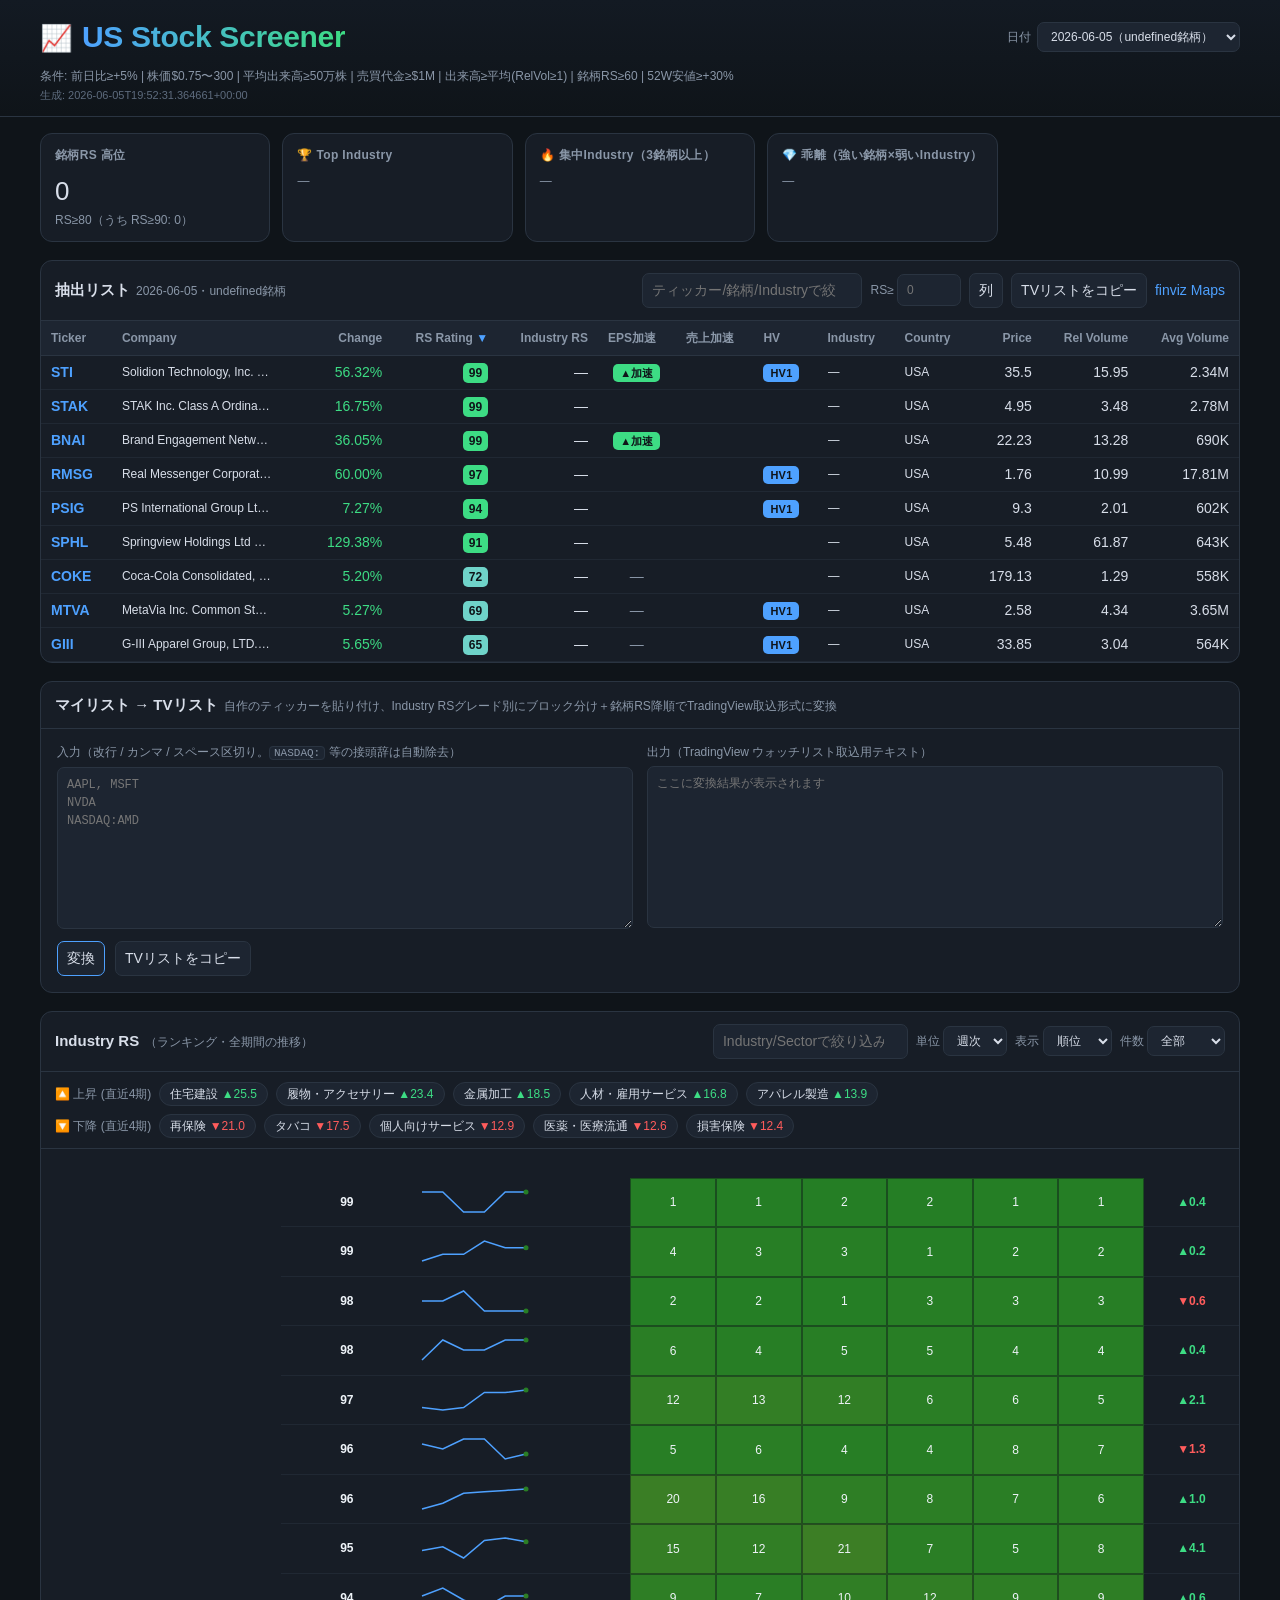
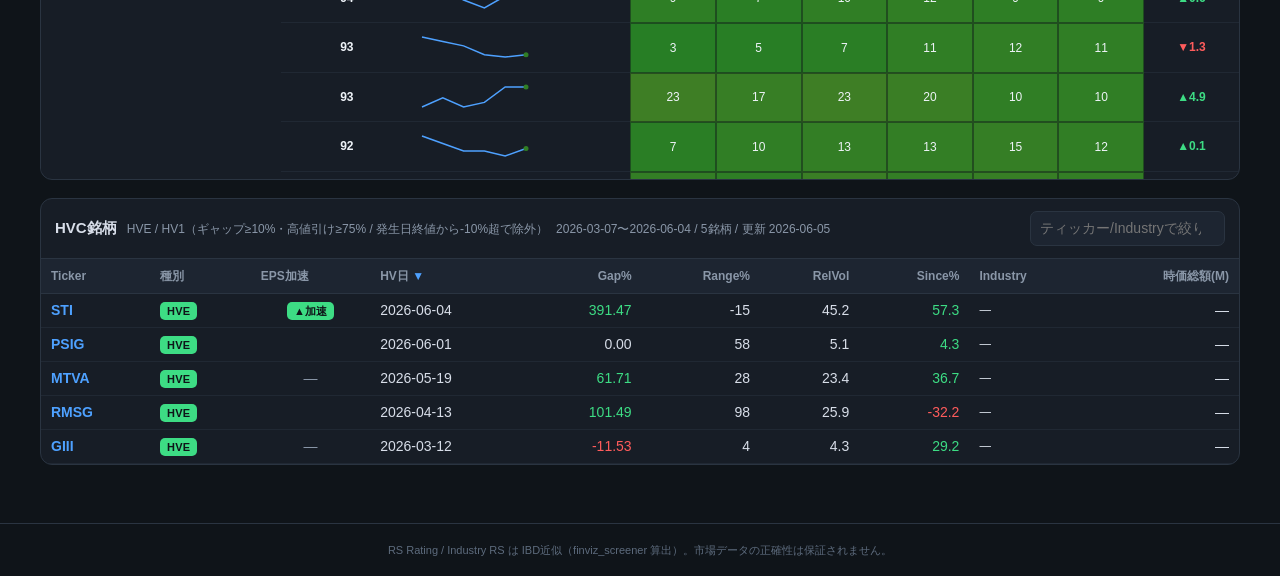
==== stock-screener/docs/index.html @ 1f30b62c "Add files via upload" ====
<!DOCTYPE html>
<html lang="ja">
<head>
  <meta charset="utf-8">
  <meta name="viewport" content="width=device-width, initial-scale=1">
  <meta name="color-scheme" content="dark light">
  <title>US Stock Screener</title>
  <link rel="stylesheet" href="style.css">
</head>
<body>
  <header class="topbar">
    <div class="topbar-main">
      <h1 class="site-title">
        <span class="title-emoji">📈</span>
        <span class="title-main">US Stock Screener</span>
        
      </h1>
      <div class="meta">
        <label class="date-picker">
          日付
          <select id="day-select"></select>
        </label>
      </div>
    </div>
    <p id="screening-summary" class="summary"></p>
    <p id="generated-at" class="generated"></p>
  </header>

  <main>
    <section id="insights" class="cards" aria-label="示唆"></section>

    <section class="panel">
      <div class="panel-head">
        <h2>抽出リスト<span class="head-note" id="screen-meta"></span></h2>
        <div class="controls">
          <input id="filter" type="search" placeholder="ティッカー/銘柄/Industryで絞り込み" autocomplete="off">
          <label class="rs-min">RS≥ <input id="rs-min" type="number" min="0" max="99" step="1" placeholder="0"></label>
          <details class="col-menu">
            <summary>列</summary>
            <div id="col-checkboxes" class="col-checkboxes"></div>
          </details>
          <button id="copy-tv" type="button" title="TradingViewウォッチリスト取込用テキストをコピー">TVリストをコピー</button>
          <a id="finviz-maps" class="btn-link" href="#" target="_blank" rel="noopener">finviz Maps</a>
        </div>
      </div>
      <div class="table-wrap">
        <table id="screen-table">
          <thead><tr id="screen-head"></tr></thead>
          <tbody id="screen-body"></tbody>
        </table>
      </div>
      <p id="table-empty" class="empty" hidden>該当なし</p>
    </section>

    <section class="panel" id="mylist-panel">
      <div class="panel-head">
        <h2>マイリスト → TVリスト<span class="head-note">自作のティッカーを貼り付け、Industry RSグレード別にブロック分け＋銘柄RS降順でTradingView取込形式に変換</span></h2>
      </div>
      <div class="mylist-body">
        <div class="mylist-io">
          <label class="mylist-field">
            <span class="mylist-label">入力（改行 / カンマ / スペース区切り。<code>NASDAQ:</code> 等の接頭辞は自動除去）</span>
            <textarea id="mylist-input" rows="8" placeholder="AAPL, MSFT&#10;NVDA&#10;NASDAQ:AMD" autocomplete="off" spellcheck="false"></textarea>
          </label>
          <label class="mylist-field">
            <span class="mylist-label">出力（TradingView ウォッチリスト取込用テキスト）</span>
            <textarea id="mylist-output" rows="8" readonly placeholder="ここに変換結果が表示されます" spellcheck="false"></textarea>
          </label>
        </div>
        <div class="mylist-controls">
          <button id="mylist-run" type="button">変換</button>
          <button id="mylist-copy" type="button" disabled>TVリストをコピー</button>
          <span id="mylist-status" class="mylist-status"></span>
        </div>
        <p id="mylist-unmatched" class="mylist-unmatched" hidden></p>
      </div>
    </section>

    <section class="panel" id="trend-panel">
      <div class="panel-head">
        <h2>Industry RS<span class="head-note">（ランキング・全期間の推移）</span></h2>
        <div class="controls">
          <input id="trend-filter" type="search" placeholder="Industry/Sectorで絞り込み" autocomplete="off">
          <label class="rs-min">単位 <select id="trend-gran">
            <option value="day">日次</option>
            <option value="week" selected>週次</option>
          </select></label>
          <label class="rs-min">表示 <select id="trend-mode">
            <option value="rs">RS値</option>
            <option value="rank" selected>順位</option>
          </select></label>
          <label class="rs-min">件数 <select id="trend-limit">
            <option value="30">上位30</option>
            <option value="50">上位50</option>
            <option value="0" selected>全部</option>
          </select></label>
        </div>
      </div>
      <div id="trend-movers" class="movers"></div>
      <div class="table-wrap heatmap-wrap">
        <table id="heatmap" class="heatmap">
          <thead id="heatmap-head"></thead>
          <tbody id="heatmap-body"></tbody>
        </table>
      </div>
      <p id="trend-empty" class="empty" hidden>Industry RSの時系列データが足りません（2日以上必要）。</p>
    </section>

    <section class="panel" id="hv-panel" hidden>
      <div class="panel-head">
        <h2>HVC銘柄 <span class="head-note">HVE / HV1（ギャップ≥10%・高値引け≥75% / 発生日終値から-10%超で除外）<span id="hv-meta"></span></span></h2>
        <div class="controls">
          <input id="hv-filter" type="search" placeholder="ティッカー/Industryで絞り込み" autocomplete="off">
        </div>
      </div>
      <div class="table-wrap">
        <table id="hv-table">
          <thead id="hv-head"></thead>
          <tbody id="hv-body"></tbody>
        </table>
      </div>
      <p id="hv-empty" class="empty" hidden>該当なし</p>
    </section>
  </main>

  <footer class="footer">
    <span>RS Rating / Industry RS は IBD近似（finviz_screener 算出）。市場データの正確性は保証されません。</span>
  </footer>

  <script src="app.js"></script>
</body>
</html>
---- stock-screener/docs/style.css ----
:root {
  --bg: #0f1419;
  --panel: #171d26;
  --panel-2: #1d2531;
  --border: #2a3441;
  --text: #d8dee9;
  --text-dim: #8a97a8;
  --accent: #4ea1ff;
  --up: #3ddc84;
  --down: #ff5c5c;
  /* Grade colors A→E */
  --g-a: #3ddc84;
  --g-b: #6fd3c9;
  --g-c: #e8c95b;
  --g-d: #e89a5b;
  --g-e: #e86b6b;
}

* { box-sizing: border-box; }

body {
  margin: 0;
  background: var(--bg);
  color: var(--text);
  font: 14px/1.5 -apple-system, "Segoe UI", "Hiragino Kaku Gothic ProN", Meiryo, sans-serif;
}

a { color: var(--accent); text-decoration: none; }
a:hover { text-decoration: underline; }

/* ---- Top bar ---- */
.topbar {
  position: sticky;
  top: 0;
  z-index: 20;
  background: linear-gradient(180deg, #131a23, #0f1419);
  border-bottom: 1px solid var(--border);
  padding: 14px 18px 12px;
}
.topbar-main {
  display: flex;
  flex-wrap: wrap;
  align-items: center;
  gap: 14px;
}
.topbar h1 { margin: 0; }
.site-title {
  display: flex;
  align-items: baseline;
  gap: 10px;
  flex-wrap: wrap;
}
.title-emoji { font-size: 26px; line-height: 1; }
.title-main {
  font-size: 30px;
  font-weight: 800;
  letter-spacing: -0.01em;
  background: linear-gradient(90deg, var(--accent), var(--up));
  -webkit-background-clip: text;
  background-clip: text;
  -webkit-text-fill-color: transparent;
  color: transparent;
}
.title-by {
  font-size: 13px;
  font-weight: 600;
  color: var(--text-dim);
}
.meta { display: flex; align-items: center; gap: 12px; margin-left: auto; }
.date-picker { color: var(--text-dim); font-size: 12px; display: flex; align-items: center; gap: 6px; }
.pill {
  background: var(--panel-2);
  border: 1px solid var(--border);
  border-radius: 999px;
  padding: 2px 12px;
  font-variant-numeric: tabular-nums;
}
.summary { margin: 8px 0 2px; color: var(--text-dim); font-size: 12px; }
.generated { margin: 0; color: #5d6b7d; font-size: 11px; }

select, input, button {
  background: var(--panel-2);
  color: var(--text);
  border: 1px solid var(--border);
  border-radius: 7px;
  padding: 6px 9px;
  font: inherit;
}
button, .btn-link {
  cursor: pointer;
  white-space: nowrap;
}
button:hover, .btn-link:hover { border-color: var(--accent); text-decoration: none; }
.btn-link { display: inline-flex; align-items: center; }

main { padding: 16px 18px 40px; max-width: 1500px; margin: 0 auto; }

/* ---- Insight cards ---- */
.cards {
  display: grid;
  grid-template-columns: repeat(auto-fill, minmax(230px, 1fr));
  gap: 12px;
  margin-bottom: 18px;
}
.card {
  background: var(--panel);
  border: 1px solid var(--border);
  border-radius: 12px;
  padding: 12px 14px;
}
.card h3 { margin: 0 0 8px; font-size: 12px; color: var(--text-dim); font-weight: 600; letter-spacing: .03em; }
.card .big { font-size: 26px; font-variant-numeric: tabular-nums; }
.card .sub { color: var(--text-dim); font-size: 12px; }
.card ul { margin: 4px 0 0; padding-left: 0; list-style: none; }
.card li { padding: 2px 0; display: flex; justify-content: space-between; gap: 8px; }
.card li .v { color: var(--text-dim); font-variant-numeric: tabular-nums; }

/* ---- Panels / tables ---- */
.panel {
  background: var(--panel);
  border: 1px solid var(--border);
  border-radius: 12px;
  margin-bottom: 18px;
  overflow: hidden;
}
.panel-head {
  display: flex;
  flex-wrap: wrap;
  align-items: center;
  gap: 10px;
  padding: 12px 14px;
  border-bottom: 1px solid var(--border);
}
.panel-head h2 { font-size: 15px; margin: 0; }
.controls { display: flex; flex-wrap: wrap; align-items: center; gap: 8px; margin-left: auto; }
#filter { min-width: 220px; }
.rs-min { color: var(--text-dim); font-size: 12px; }
.rs-min input { width: 64px; }

.col-menu { position: relative; }
.col-menu summary {
  list-style: none;
  background: var(--panel-2);
  border: 1px solid var(--border);
  border-radius: 7px;
  padding: 6px 9px;
  cursor: pointer;
}
.col-menu summary::-webkit-details-marker { display: none; }
.col-checkboxes {
  position: absolute;
  right: 0;
  top: 110%;
  z-index: 30;
  background: var(--panel-2);
  border: 1px solid var(--border);
  border-radius: 10px;
  padding: 10px;
  width: 260px;
  max-height: 320px;
  overflow: auto;
  display: grid;
  grid-template-columns: 1fr 1fr;
  gap: 2px 10px;
  box-shadow: 0 10px 30px rgba(0,0,0,.5);
}
.col-checkboxes label { display: flex; align-items: center; gap: 6px; font-size: 12px; cursor: pointer; }

.table-wrap { overflow: auto; max-height: 78vh; }
table { border-collapse: collapse; width: 100%; font-variant-numeric: tabular-nums; }
thead th {
  position: sticky;
  top: 0;
  z-index: 5;
  background: var(--panel-2);
  text-align: left;
  padding: 8px 10px;
  font-size: 12px;
  color: var(--text-dim);
  white-space: nowrap;
  border-bottom: 1px solid var(--border);
  cursor: pointer;
  user-select: none;
}
thead th.num { text-align: right; }
thead th .arrow { color: var(--accent); }
tbody td {
  padding: 6px 10px;
  border-bottom: 1px solid rgba(42,52,65,.5);
  white-space: nowrap;
}
tbody tr:hover { background: rgba(78,161,255,.06); }
td.num { text-align: right; }
td.ticker a { font-weight: 700; }

/* Company / Industry: 小さめフォント・幅を狭めて省略表示 */
td.col-narrow { font-size: 12px; }
td.col-narrow .trunc {
  display: inline-block;
  max-width: 150px;
  overflow: hidden;
  text-overflow: ellipsis;
  white-space: nowrap;
  vertical-align: bottom;
}
.up { color: var(--up); }
.down { color: var(--down); }

/* Grade / RS badges */
.grade {
  display: inline-block;
  min-width: 20px;
  text-align: center;
  border-radius: 5px;
  padding: 1px 6px;
  font-weight: 700;
  font-size: 12px;
  color: #0f1419;
}
.grade-A { background: var(--g-a); }
.grade-B { background: var(--g-b); }
.grade-C { background: var(--g-c); }
.grade-D { background: var(--g-d); }
.grade-E { background: var(--g-e); }
.grade-NA { background: #44505f; color: var(--text-dim); }

.rsval { font-weight: 600; }

/* 高出来高バッジ（HVC=金 / HVE=緑 / HV1=青） */
.hv-cell { white-space: nowrap; }
.hv-badge {
  display: inline-block;
  border-radius: 5px;
  padding: 1px 7px;
  font-weight: 700;
  font-size: 11px;
  letter-spacing: .02em;
  color: #0f1419;
  white-space: nowrap;
}
.hv-HVC { background: #f4b740; }       /* HVC: ギャップ+大商い+高値引け（最強） */
.hv-HVE { background: var(--up); }     /* HVE: 上場来最大出来高 */
.hv-HV1 { background: var(--accent); } /* HV1: 直近1年で最大出来高 */
.hv-broad { background: #8a93a3; }     /* 広義HVC（HV2x/HV3x/HV4x…）: 50日平均×N倍の大商い・記録更新でない */
#hv-meta { color: var(--text-dim); font-weight: 400; margin-left: 8px; }

/* EPS/売上のYoY加速バッジ（加速=緑。YoY%はツールチップ） */
.accel-cell { white-space: nowrap; text-align: center; }
.accel-badge {
  display: inline-block;
  border-radius: 5px;
  padding: 1px 7px;
  font-weight: 700;
  font-size: 11px;
  color: #0f1419;
  white-space: nowrap;
}
.accel-up { background: var(--up); }     /* 加速 */
.accel-flat { color: var(--text-dim); }  /* 非加速（YoY%はツールチップで確認） */

.head-note { color: var(--text-dim); font-size: 12px; font-weight: 400; margin-left: 6px; }

/* ---- 業種RSトレンド: movers + heatmap ---- */
.movers {
  display: flex;
  flex-wrap: wrap;
  gap: 8px 22px;
  padding: 10px 14px;
  border-bottom: 1px solid var(--border);
  font-size: 12px;
}
.movers .mv-group { display: flex; align-items: center; gap: 8px; flex-wrap: wrap; }
.movers .mv-label { color: var(--text-dim); }
.movers .mv {
  background: var(--panel-2);
  border: 1px solid var(--border);
  border-radius: 999px;
  padding: 2px 10px;
  white-space: nowrap;
}
.movers .mv .d { font-variant-numeric: tabular-nums; }

/* ---- 順位推移スパークライン ---- */
table.heatmap th.spark-h { color: var(--text-dim); text-align: center; }
table.heatmap td.spark { padding: 2px 6px; }
table.heatmap svg.spark { display: block; }
table.heatmap svg.spark .spark-line { fill: none; stroke: var(--accent); stroke-width: 1.5; }


.heatmap-wrap {
  max-height: 70vh;
  overflow: auto;
  scrollbar-width: auto;
  scrollbar-color: var(--text-dim) var(--panel-2);
}
.heatmap-wrap::-webkit-scrollbar { height: 14px; width: 14px; }
.heatmap-wrap::-webkit-scrollbar-track { background: var(--panel-2); }
.heatmap-wrap::-webkit-scrollbar-thumb {
  background: var(--border);
  border-radius: 7px;
  border: 3px solid var(--panel-2);
}
.heatmap-wrap::-webkit-scrollbar-thumb:hover { background: var(--text-dim); }
table.heatmap { border-collapse: separate; border-spacing: 0; }
table.heatmap th, table.heatmap td {
  padding: 5px 9px;
  text-align: center;
  white-space: nowrap;
  font-variant-numeric: tabular-nums;
  font-size: 12px;
}
table.heatmap thead th {
  position: sticky;
  top: 0;
  z-index: 5;
  background: var(--panel-2);
  color: var(--text-dim);
  border-bottom: 1px solid var(--border);
}
table.heatmap th.ind-h {
  left: 0;
  z-index: 6;
  text-align: left;
  max-width: 240px;
  width: 240px;
}
table.heatmap tbody th.ind {
  position: sticky;
  left: 0;
  z-index: 4;
  background: var(--panel);
  text-align: left;
  max-width: 240px;
  width: 240px;
  white-space: normal;
  border-bottom: 1px solid rgba(42,52,65,.5);
}
table.heatmap tbody th.ind .sec { color: var(--text-dim); font-weight: 400; font-size: 11px; }
.ind-top { display: flex; align-items: baseline; gap: 6px; }
.ind-rank { color: var(--text-dim); font-variant-numeric: tabular-nums; font-size: 11px; min-width: 26px; }
.ind-name { font-weight: 600; min-width: 0; overflow: hidden; text-overflow: ellipsis; white-space: nowrap; }
.ind-sub { display: flex; flex-wrap: wrap; align-items: baseline; gap: 8px; margin-top: 2px; font-size: 11px; font-weight: 400; }
.ind-sub .ind-rs { color: var(--text); font-variant-numeric: tabular-nums; }
.ind-sub .ind-count { color: var(--text-dim); font-variant-numeric: tabular-nums; white-space: nowrap; }
table.heatmap td.rank { color: var(--text-dim); font-variant-numeric: tabular-nums; }
table.heatmap td.latest-rs { font-weight: 700; color: #eef3f8; }
table.heatmap td.cell { color: #eef3f8; border: 1px solid rgba(15,20,25,.45); }
table.heatmap td.cell.na { color: var(--text-dim); background: transparent; }
table.heatmap th.trend-sortable:hover { color: var(--text); }
#hv-table thead th.hv-sortable:hover { color: var(--text); }
table.heatmap td.delta { font-weight: 700; }
.delta-up { color: var(--up); }
.delta-down { color: var(--down); }

.empty { padding: 18px; color: var(--text-dim); text-align: center; }
.footer { padding: 18px; color: #5d6b7d; font-size: 11px; text-align: center; border-top: 1px solid var(--border); }

/* ---- マイリスト → TVリスト ---- */
.mylist-body { padding: 14px 16px 16px; }
.mylist-io { display: grid; grid-template-columns: 1fr 1fr; gap: 14px; }
.mylist-field { display: flex; flex-direction: column; gap: 5px; }
.mylist-label { color: var(--text-dim); font-size: 12px; }
.mylist-label code {
  background: var(--panel-2); border: 1px solid var(--border);
  border-radius: 4px; padding: 0 4px; font-size: 11px;
}
.mylist-field textarea {
  background: var(--panel-2); color: var(--text);
  border: 1px solid var(--border); border-radius: 7px; padding: 8px 9px;
  font-family: ui-monospace, SFMono-Regular, Menlo, Consolas, monospace;
  font-size: 12px; line-height: 1.5; resize: vertical; width: 100%;
}
#mylist-output { color: var(--text-dim); }
.mylist-controls { display: flex; align-items: center; gap: 10px; margin-top: 12px; flex-wrap: wrap; }
#mylist-run { border-color: var(--accent); }
.mylist-status { color: var(--text-dim); font-size: 12px; }
.mylist-unmatched {
  margin: 10px 0 0; color: var(--g-d); font-size: 12px; line-height: 1.5;
  word-break: break-word;
}

@media (max-width: 640px) {
  .mylist-io { grid-template-columns: 1fr; }
}

/* PC表示は左右にゆとりを持たせる */
@media (min-width: 900px) {
  .topbar { padding-left: 40px; padding-right: 40px; }
  main { padding-left: 40px; padding-right: 40px; }
}

@media (max-width: 640px) {
  .meta { margin-left: 0; width: 100%; }
  .controls { margin-left: 0; }
  #filter { min-width: 0; flex: 1; }
  .title-main { font-size: 23px; }
  .title-emoji { font-size: 21px; }
  /* スマホ: 固定の業種列をさらに狭めて、ランキング推移の表示領域を確保 */
  table.heatmap th.ind-h,
  table.heatmap tbody th.ind { max-width: 132px; width: 132px; }
}
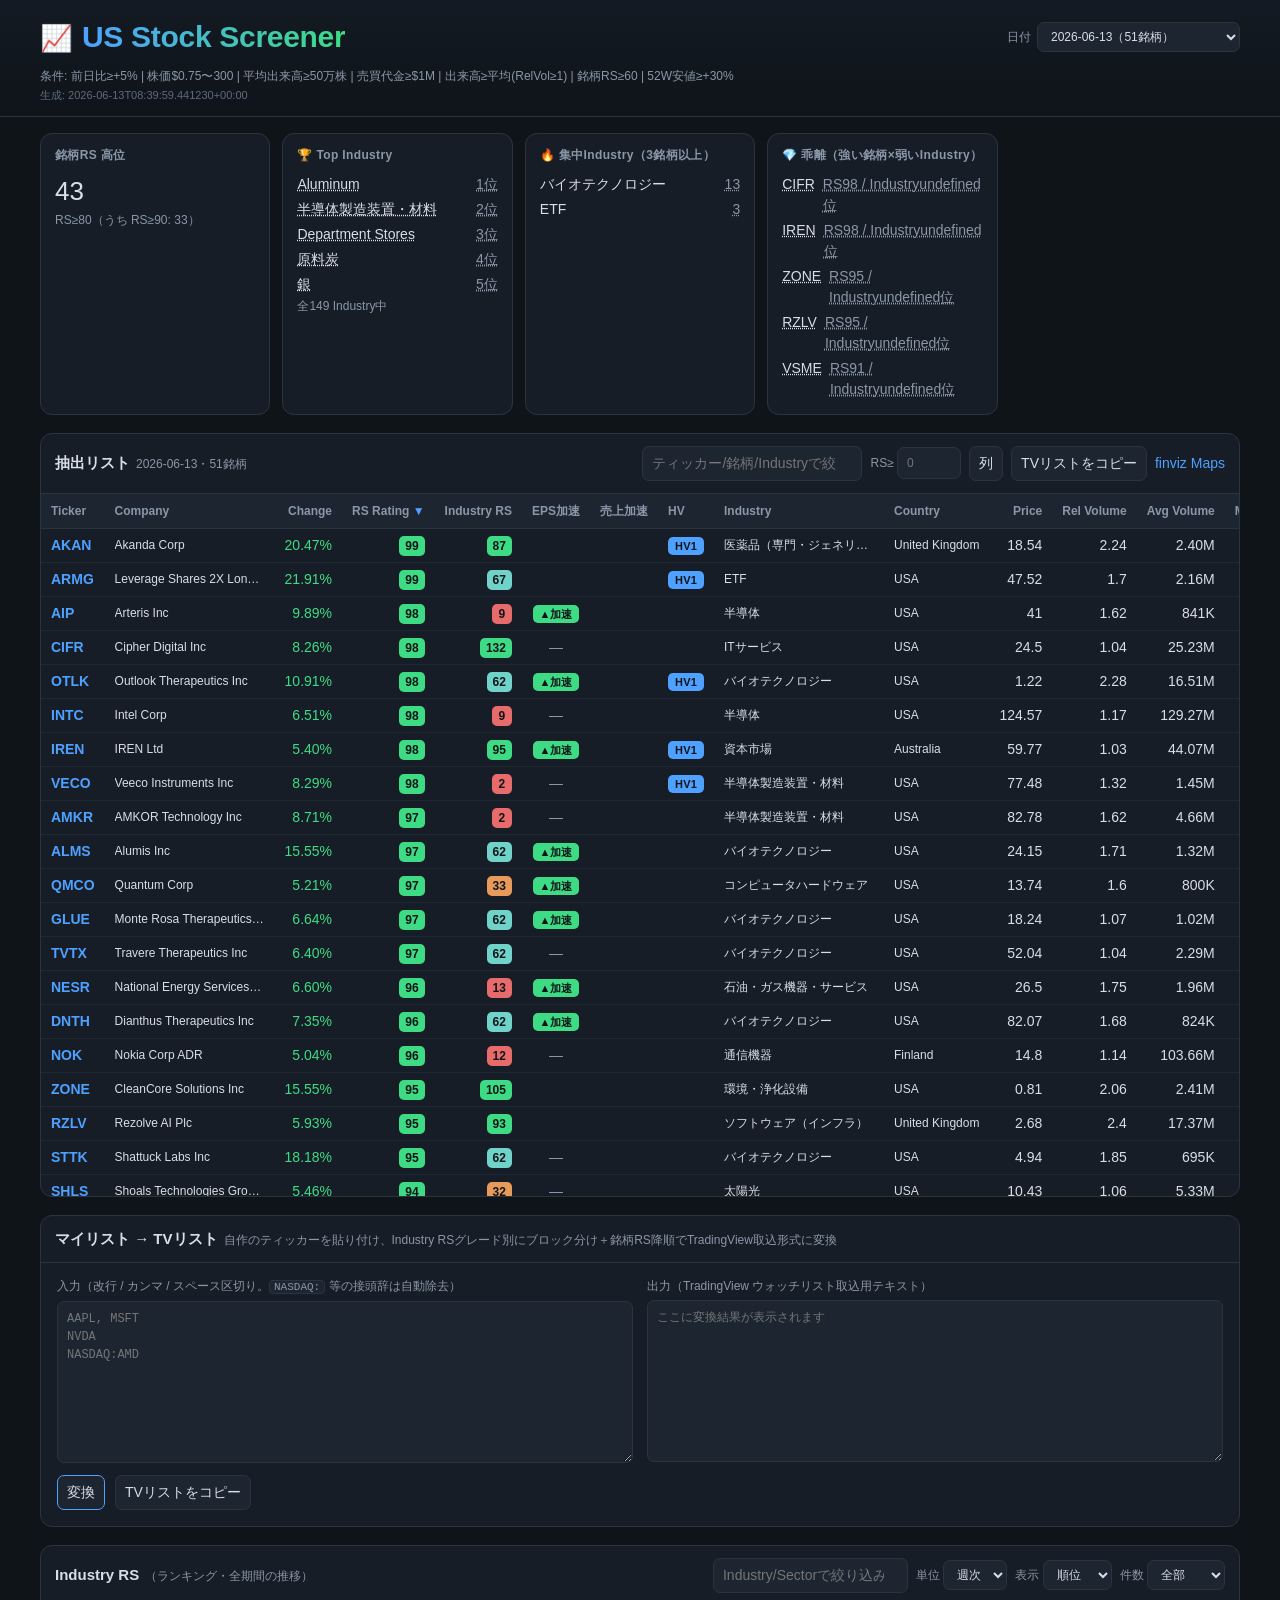
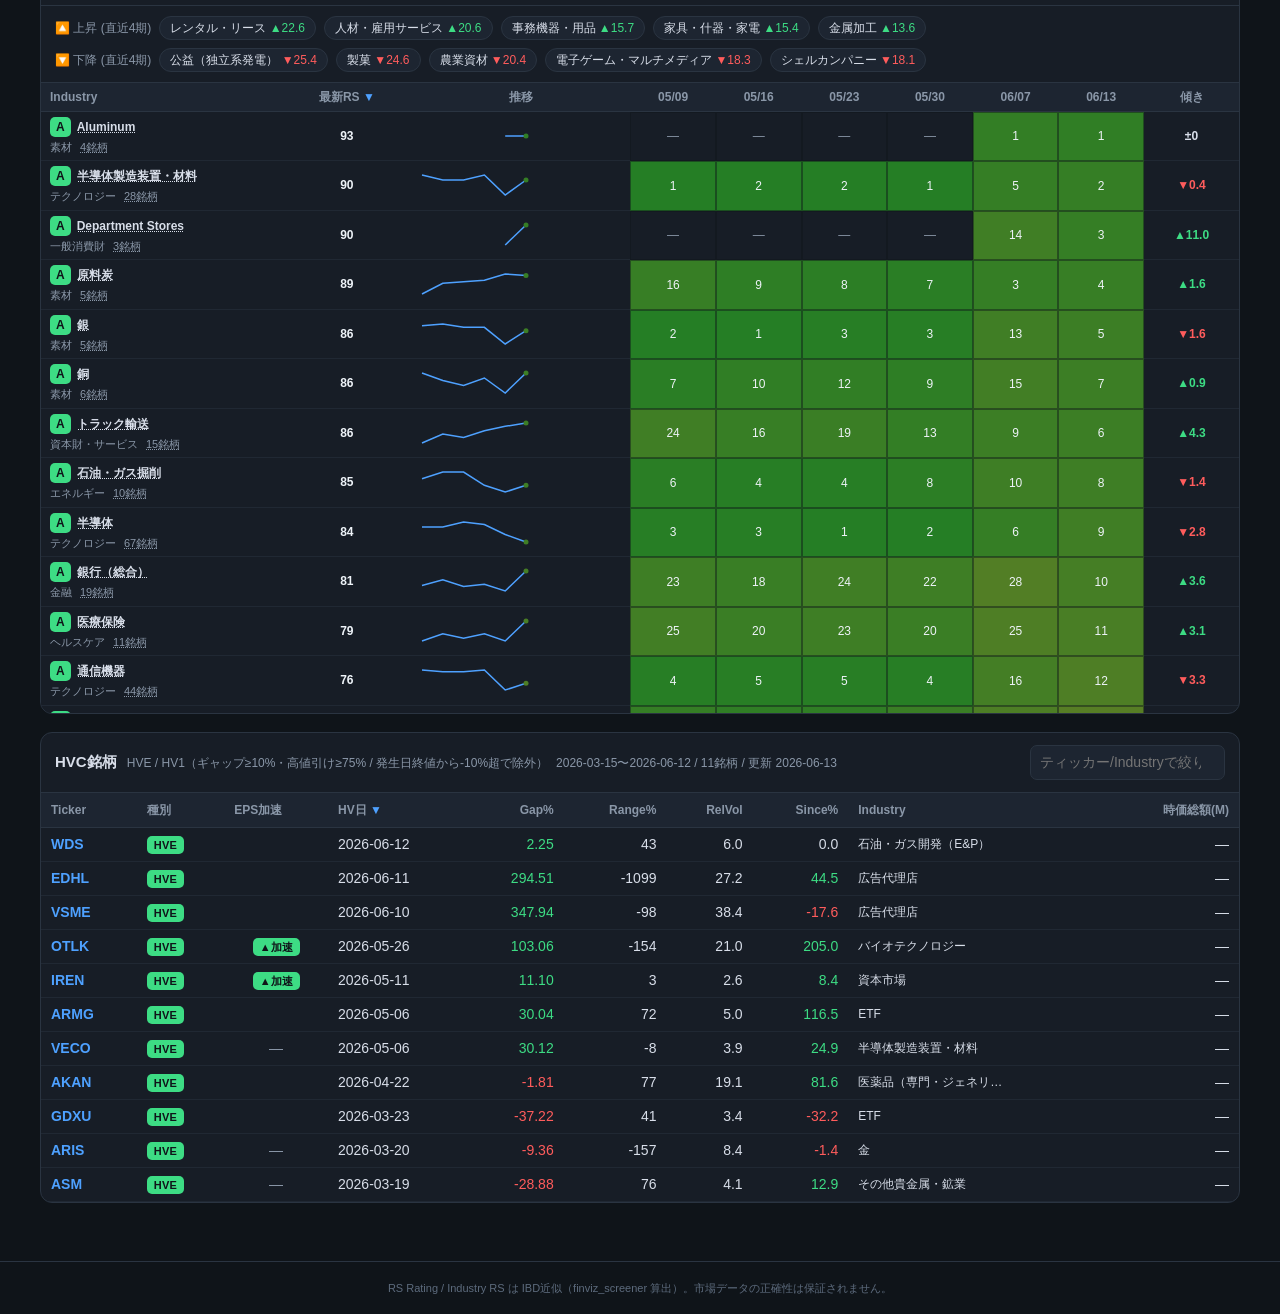
==== commit bdbf3fc8: "Add files via upload" ====
--- a/stock-screener/docs/index.html
+++ b/stock-screener/docs/index.html
@@ -128,5 +128,154 @@
   </footer>
 
   <script src="app.js"></script>
+  <script>
+  // ━━━━━━━━━━━━━━━━━━━━━━━━━━━━━━━━━━━━━
+  // 業種名クリックでティッカーをコピーする機能
+  // 対象：① 集中Industry ② Top Industry ③ ヒートマップ業種行
+  // ━━━━━━━━━━━━━━━━━━━━━━━━━━━━━━━━━━━━━
+  (function() {
+
+    // 抽出リストから指定業種のティッカーを取得
+    function getTickersByIndustry(industryName) {
+      const headCells = document.querySelectorAll('#screen-head th');
+      let tickerIdx = -1, industryIdx = -1;
+      headCells.forEach((th, i) => {
+        const t = th.textContent.trim();
+        if (t === 'Ticker') tickerIdx = i;
+        if (t === 'Industry') industryIdx = i;
+      });
+      if (tickerIdx === -1 || industryIdx === -1) return [];
+
+      const tickers = [];
+      document.querySelectorAll('#screen-body tr').forEach(row => {
+        const cells = row.querySelectorAll('td');
+        if (!cells[tickerIdx] || !cells[industryIdx]) return;
+        const ticker = cells[tickerIdx].textContent.trim();
+        const industry = cells[industryIdx].textContent.trim();
+        if (industry && (
+          industry === industryName ||
+          industry.includes(industryName) ||
+          industryName.includes(industry)
+        )) {
+          tickers.push(ticker);
+        }
+      });
+      return tickers;
+    }
+
+    // universe.jsonから指定業種の全銘柄を取得（ヒートマップ用）
+    // app.jsのstateから業種に属する銘柄を取得
+    function getTickersByIndustryFromUniverse(industryName) {
+      // まず抽出リストから取得
+      const fromScreen = getTickersByIndustry(industryName);
+      if (fromScreen.length) return fromScreen;
+      return [];
+    }
+
+    // コピー実行
+    function copyTickers(tickers, el, origText) {
+      if (!tickers.length) {
+        const prev = el.textContent;
+        el.textContent = '銘柄なし';
+        setTimeout(() => el.textContent = prev, 1500);
+        return;
+      }
+      const text = tickers.join(',');
+      navigator.clipboard.writeText(text).then(() => {
+        const prev = el.textContent;
+        el.textContent = `✅${tickers.length}銘柄`;
+        setTimeout(() => el.textContent = prev, 2000);
+      }).catch(() => {
+        // clipboardが使えない場合はプロンプト
+        prompt('ティッカーをコピー:', text);
+      });
+    }
+
+    // クリッカブルスタイルを付与
+    function makeClickable(el) {
+      el.style.cursor = 'pointer';
+      el.style.textDecoration = 'underline dotted';
+      el.title = 'タップでティッカーをコピー';
+    }
+
+    function addCopyHandlers() {
+      // ① 集中Industry（🔥）の銘柄数
+      document.querySelectorAll('#insights li').forEach(li => {
+        const vEl = li.querySelector('.v');
+        if (!vEl || vEl.dataset.copyHandled) return;
+        vEl.dataset.copyHandled = '1';
+        makeClickable(vEl);
+        vEl.addEventListener('click', function(e) {
+          e.stopPropagation();
+          const indEl = li.querySelector('span:not(.v)');
+          if (!indEl) return;
+          const indName = indEl.textContent.trim();
+          const tickers = getTickersByIndustry(indName);
+          copyTickers(tickers, vEl);
+        });
+      });
+
+      // ② Top Industry（🏆）の各行
+      document.querySelectorAll('#insights ul li').forEach(li => {
+        if (li.dataset.topCopyHandled) return;
+        // 順位表示（例：「1位」）がある行
+        const vEl = li.querySelector('.v');
+        if (!vEl) return;
+        if (!vEl.textContent.includes('位')) return;
+        li.dataset.topCopyHandled = '1';
+        makeClickable(li);
+        li.addEventListener('click', function(e) {
+          e.stopPropagation();
+          const indEl = li.querySelector('span:not(.v)');
+          if (!indEl) return;
+          const indName = indEl.textContent.trim();
+          const tickers = getTickersByIndustry(indName);
+          copyTickers(tickers, vEl);
+        });
+      });
+
+      // ③ ヒートマップ（業種RSランキング）の業種名・銘柄数
+      document.querySelectorAll('#heatmap-body tr').forEach(tr => {
+        if (tr.dataset.heatCopyHandled) return;
+        const nameEl = tr.querySelector('.ind-name');
+        const countEl = tr.querySelector('.ind-count');
+        if (!nameEl) return;
+        tr.dataset.heatCopyHandled = '1';
+
+        // 業種名クリック
+        makeClickable(nameEl);
+        nameEl.addEventListener('click', function(e) {
+          e.stopPropagation();
+          const indName = nameEl.textContent.trim();
+          const tickers = getTickersByIndustry(indName);
+          copyTickers(tickers, nameEl);
+        });
+
+        // 銘柄数クリック
+        if (countEl) {
+          makeClickable(countEl);
+          countEl.addEventListener('click', function(e) {
+            e.stopPropagation();
+            const indName = nameEl.textContent.trim();
+            const tickers = getTickersByIndustry(indName);
+            copyTickers(tickers, countEl);
+          });
+        }
+      });
+    }
+
+    // insightsとheatmapの変更を監視
+    const insightsEl = document.getElementById('insights');
+    const heatmapEl = document.getElementById('heatmap-body');
+
+    if (insightsEl) {
+      new MutationObserver(addCopyHandlers).observe(insightsEl, { childList: true, subtree: true });
+    }
+    if (heatmapEl) {
+      new MutationObserver(addCopyHandlers).observe(heatmapEl, { childList: true, subtree: true });
+    }
+
+  })();
+  </script>
 </body>
 </html>
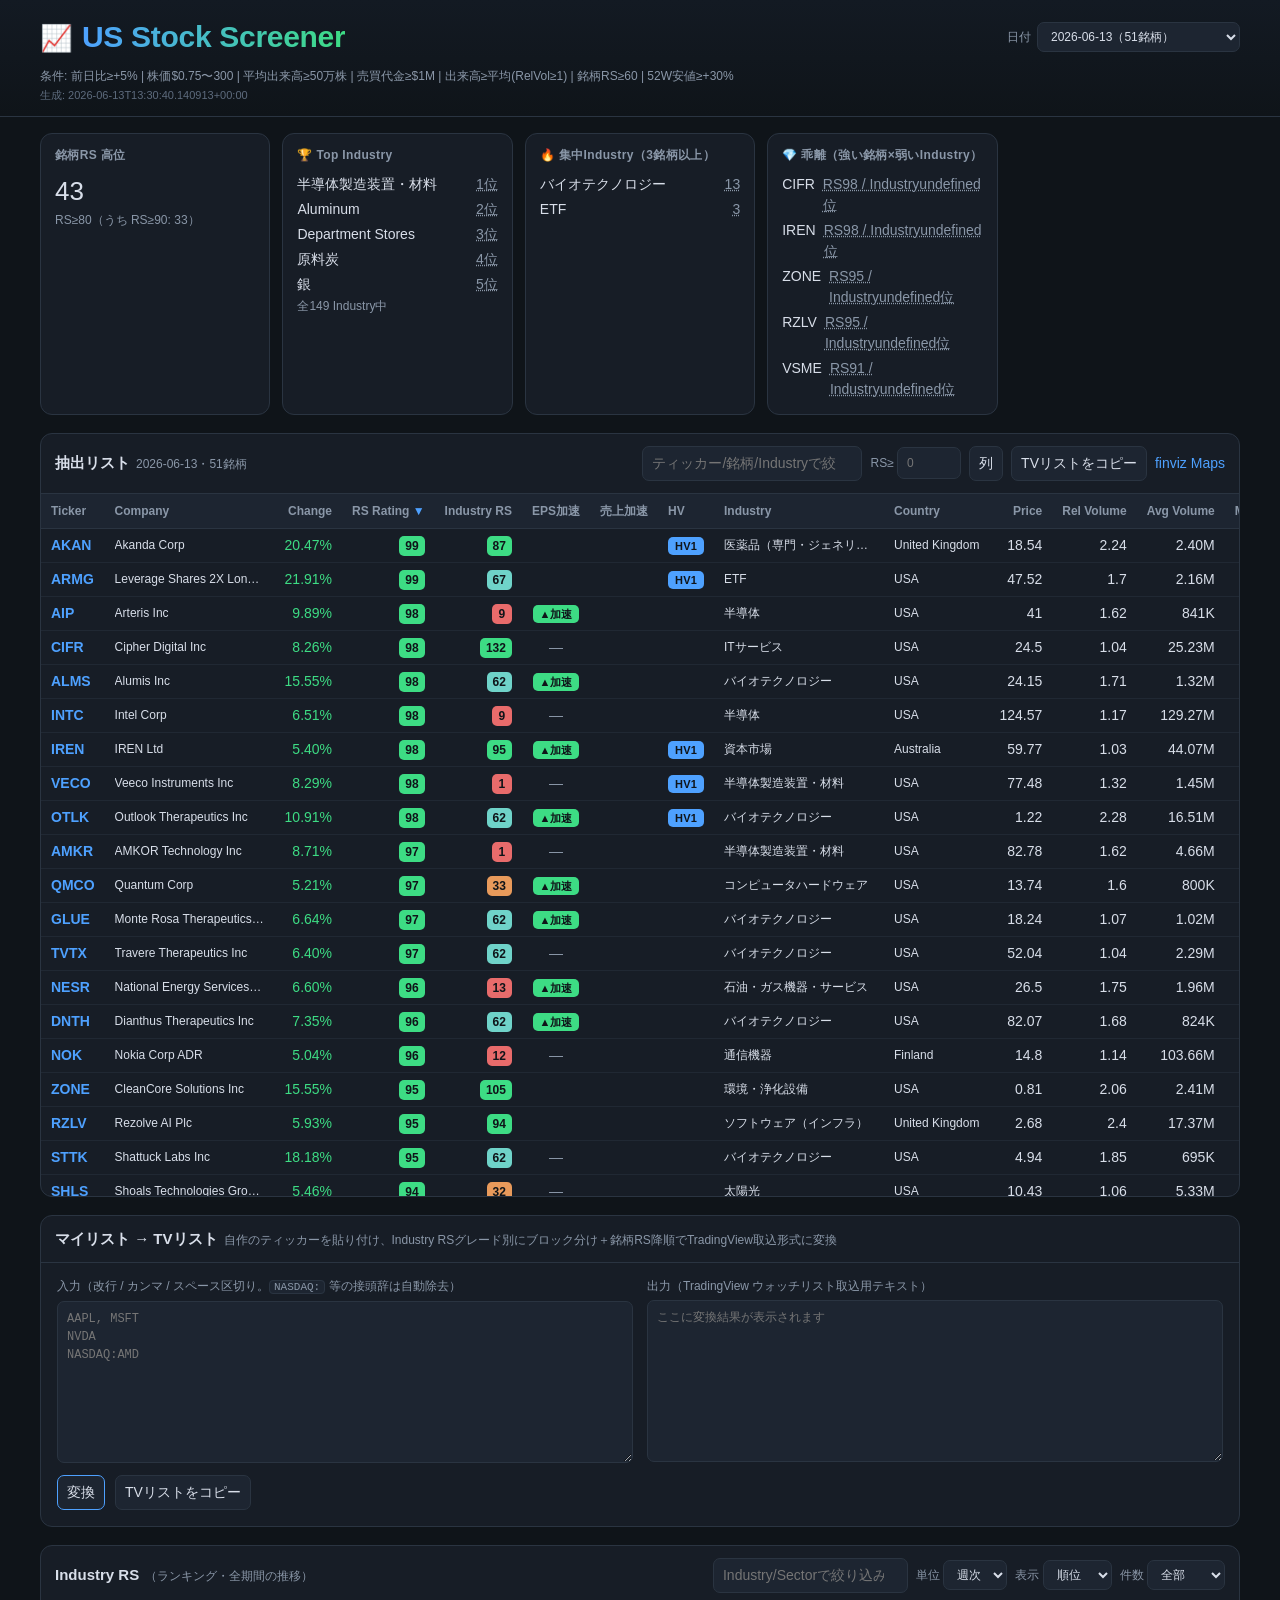
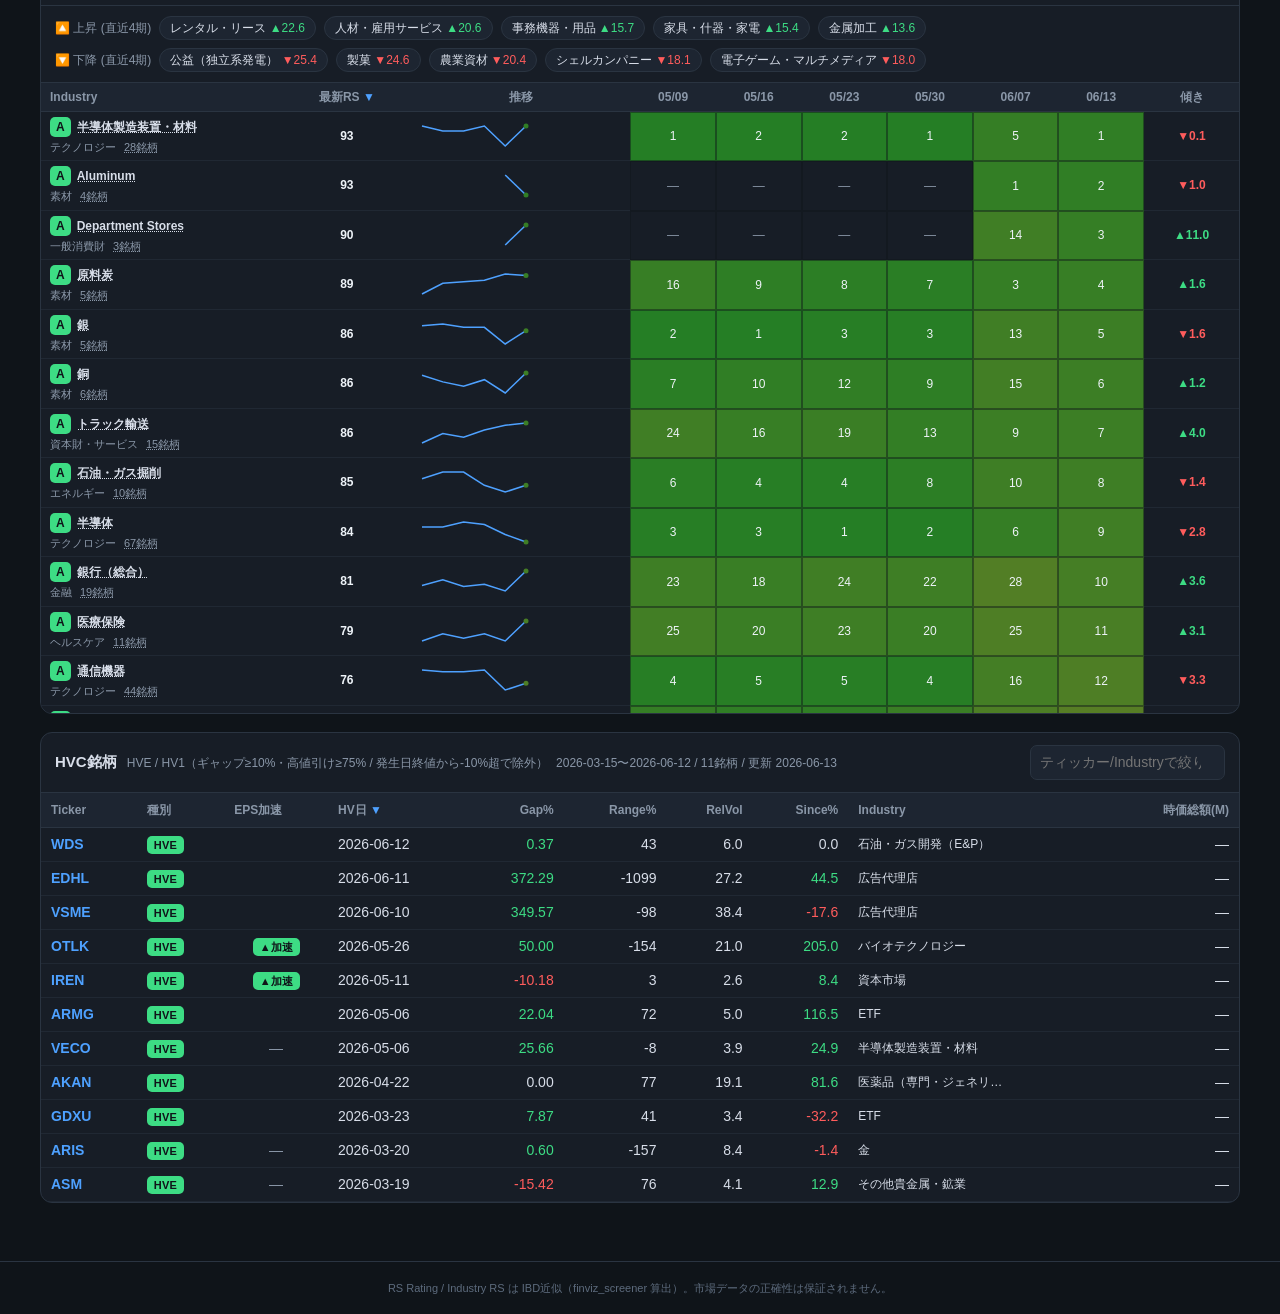
==== commit 72ff81fb: "Add files via upload" ====
--- a/stock-screener/docs/index.html
+++ b/stock-screener/docs/index.html
@@ -130,10 +130,24 @@
   <script src="app.js"></script>
   <script>
   // ━━━━━━━━━━━━━━━━━━━━━━━━━━━━━━━━━━━━━
-  // 業種名クリックでティッカーをコピーする機能
+  // 業種名クリックでティッカー一覧を展開 + コピー機能
   // 対象：① 集中Industry ② Top Industry ③ ヒートマップ業種行
   // ━━━━━━━━━━━━━━━━━━━━━━━━━━━━━━━━━━━━━
   (function() {
+
+    // 英語↔日本語変換
+    function getAltNames(industryName) {
+      const jaToEn = {};
+      if (typeof INDUSTRY_JA !== 'undefined') {
+        Object.entries(INDUSTRY_JA).forEach(([en, ja]) => { jaToEn[ja] = en; });
+      }
+      const names = new Set([industryName.toLowerCase().trim()]);
+      if (typeof INDUSTRY_JA !== 'undefined' && INDUSTRY_JA[industryName])
+        names.add(INDUSTRY_JA[industryName].toLowerCase().trim());
+      if (jaToEn[industryName])
+        names.add(jaToEn[industryName].toLowerCase().trim());
+      return names;
+    }
 
     // 抽出リストから指定業種のティッカーを取得
     function getTickersByIndustry(industryName) {
@@ -146,56 +160,114 @@
       });
       if (tickerIdx === -1 || industryIdx === -1) return [];
 
+      const searchNames = getAltNames(industryName);
       const tickers = [];
       document.querySelectorAll('#screen-body tr').forEach(row => {
         const cells = row.querySelectorAll('td');
         if (!cells[tickerIdx] || !cells[industryIdx]) return;
         const ticker = cells[tickerIdx].textContent.trim();
         const industry = cells[industryIdx].textContent.trim();
-        if (industry && (
-          industry === industryName ||
-          industry.includes(industryName) ||
-          industryName.includes(industry)
-        )) {
+        const jaToEn = {};
+        if (typeof INDUSTRY_JA !== 'undefined')
+          Object.entries(INDUSTRY_JA).forEach(([en, ja]) => { jaToEn[ja] = en; });
+        const indEn = jaToEn[industry] || industry;
+        const indJa2 = (typeof INDUSTRY_JA !== 'undefined' && INDUSTRY_JA[industry]) || industry;
+        if (searchNames.has(industry.toLowerCase().trim()) ||
+            searchNames.has(indEn.toLowerCase().trim()) ||
+            searchNames.has(indJa2.toLowerCase().trim())) {
           tickers.push(ticker);
         }
       });
       return tickers;
     }
 
-    // universe.jsonから指定業種の全銘柄を取得（ヒートマップ用）
-    // app.jsのstateから業種に属する銘柄を取得
-    function getTickersByIndustryFromUniverse(industryName) {
-      // まず抽出リストから取得
-      const fromScreen = getTickersByIndustry(industryName);
-      if (fromScreen.length) return fromScreen;
-      return [];
-    }
-
-    // コピー実行
-    function copyTickers(tickers, el, origText) {
+    // ティッカーポップアップを表示
+    let currentPopup = null;
+
+    function showTickerPopup(tickers, anchorEl, industryName) {
+      // 既存のポップアップを閉じる
+      if (currentPopup) { currentPopup.remove(); currentPopup = null; }
+
+      const popup = document.createElement('div');
+      popup.style.cssText = `
+        position: absolute;
+        background: #1a1a2e;
+        border: 1px solid #444;
+        border-radius: 8px;
+        padding: 10px 12px;
+        z-index: 9999;
+        min-width: 200px;
+        max-width: 320px;
+        box-shadow: 0 4px 16px rgba(0,0,0,0.5);
+        font-size: 13px;
+      `;
+
       if (!tickers.length) {
-        const prev = el.textContent;
-        el.textContent = '銘柄なし';
-        setTimeout(() => el.textContent = prev, 1500);
-        return;
+        popup.innerHTML = `<div style="color:#888">抽出リストに該当銘柄なし</div>`;
+      } else {
+        const tickerText = tickers.join(', ');
+        popup.innerHTML = `
+          <div style="color:#aaa;font-size:11px;margin-bottom:6px">${industryName}（${tickers.length}銘柄）</div>
+          <div style="color:#7eb8f7;letter-spacing:0.5px;line-height:1.8;word-break:break-all">${tickerText}</div>
+          <button id="popup-copy-btn" style="
+            margin-top:8px;
+            background:#2a5298;
+            color:#fff;
+            border:none;
+            border-radius:4px;
+            padding:4px 12px;
+            cursor:pointer;
+            font-size:12px;
+            width:100%;
+          ">コピー</button>
+        `;
       }
-      const text = tickers.join(',');
-      navigator.clipboard.writeText(text).then(() => {
-        const prev = el.textContent;
-        el.textContent = `✅${tickers.length}銘柄`;
-        setTimeout(() => el.textContent = prev, 2000);
-      }).catch(() => {
-        // clipboardが使えない場合はプロンプト
-        prompt('ティッカーをコピー:', text);
-      });
-    }
-
-    // クリッカブルスタイルを付与
+
+      // アンカーの位置にポップアップを配置
+      const rect = anchorEl.getBoundingClientRect();
+      const scrollY = window.scrollY || window.pageYOffset;
+      const scrollX = window.scrollX || window.pageXOffset;
+
+      popup.style.top = (rect.bottom + scrollY + 4) + 'px';
+      popup.style.left = Math.max(8, rect.left + scrollX) + 'px';
+
+      document.body.appendChild(popup);
+      currentPopup = popup;
+
+      // コピーボタン
+      const copyBtn = popup.querySelector('#popup-copy-btn');
+      if (copyBtn) {
+        copyBtn.addEventListener('click', function(e) {
+          e.stopPropagation();
+          navigator.clipboard.writeText(tickers.join(',')).then(() => {
+            copyBtn.textContent = '✅ コピー済';
+            copyBtn.style.background = '#1a6e3c';
+            setTimeout(() => {
+              copyBtn.textContent = 'コピー';
+              copyBtn.style.background = '#2a5298';
+            }, 2000);
+          }).catch(() => {
+            prompt('ティッカーをコピー:', tickers.join(','));
+          });
+        });
+      }
+
+      // 外側クリックで閉じる
+      setTimeout(() => {
+        document.addEventListener('click', function closePopup(e) {
+          if (!popup.contains(e.target)) {
+            popup.remove();
+            currentPopup = null;
+            document.removeEventListener('click', closePopup);
+          }
+        });
+      }, 100);
+    }
+
     function makeClickable(el) {
       el.style.cursor = 'pointer';
       el.style.textDecoration = 'underline dotted';
-      el.title = 'タップでティッカーをコピー';
+      el.title = 'タップでティッカー一覧を表示';
     }
 
     function addCopyHandlers() {
@@ -203,38 +275,35 @@
       document.querySelectorAll('#insights li').forEach(li => {
         const vEl = li.querySelector('.v');
         if (!vEl || vEl.dataset.copyHandled) return;
+        if (!/^\d+$/.test(vEl.textContent.trim())) return;
         vEl.dataset.copyHandled = '1';
         makeClickable(vEl);
         vEl.addEventListener('click', function(e) {
           e.stopPropagation();
           const indEl = li.querySelector('span:not(.v)');
           if (!indEl) return;
-          const indName = indEl.textContent.trim();
-          const tickers = getTickersByIndustry(indName);
-          copyTickers(tickers, vEl);
-        });
-      });
-
-      // ② Top Industry（🏆）の各行
-      document.querySelectorAll('#insights ul li').forEach(li => {
+          const name = indEl.textContent.trim();
+          showTickerPopup(getTickersByIndustry(name), vEl, name);
+        });
+      });
+
+      // ② Top Industry（🏆）の順位をクリック
+      document.querySelectorAll('#insights li').forEach(li => {
         if (li.dataset.topCopyHandled) return;
-        // 順位表示（例：「1位」）がある行
         const vEl = li.querySelector('.v');
-        if (!vEl) return;
-        if (!vEl.textContent.includes('位')) return;
+        if (!vEl || !vEl.textContent.includes('位')) return;
         li.dataset.topCopyHandled = '1';
-        makeClickable(li);
-        li.addEventListener('click', function(e) {
+        makeClickable(vEl);
+        vEl.addEventListener('click', function(e) {
           e.stopPropagation();
           const indEl = li.querySelector('span:not(.v)');
           if (!indEl) return;
-          const indName = indEl.textContent.trim();
-          const tickers = getTickersByIndustry(indName);
-          copyTickers(tickers, vEl);
-        });
-      });
-
-      // ③ ヒートマップ（業種RSランキング）の業種名・銘柄数
+          const name = indEl.textContent.trim();
+          showTickerPopup(getTickersByIndustry(name), vEl, name);
+        });
+      });
+
+      // ③ ヒートマップの業種名・銘柄数
       document.querySelectorAll('#heatmap-body tr').forEach(tr => {
         if (tr.dataset.heatCopyHandled) return;
         const nameEl = tr.querySelector('.ind-name');
@@ -242,38 +311,21 @@
         if (!nameEl) return;
         tr.dataset.heatCopyHandled = '1';
 
-        // 業種名クリック
-        makeClickable(nameEl);
-        nameEl.addEventListener('click', function(e) {
-          e.stopPropagation();
-          const indName = nameEl.textContent.trim();
-          const tickers = getTickersByIndustry(indName);
-          copyTickers(tickers, nameEl);
-        });
-
-        // 銘柄数クリック
-        if (countEl) {
-          makeClickable(countEl);
-          countEl.addEventListener('click', function(e) {
+        [nameEl, countEl].filter(Boolean).forEach(el => {
+          makeClickable(el);
+          el.addEventListener('click', function(e) {
             e.stopPropagation();
-            const indName = nameEl.textContent.trim();
-            const tickers = getTickersByIndustry(indName);
-            copyTickers(tickers, countEl);
+            const name = nameEl.textContent.trim();
+            showTickerPopup(getTickersByIndustry(name), el, name);
           });
-        }
-      });
-    }
-
-    // insightsとheatmapの変更を監視
+        });
+      });
+    }
+
     const insightsEl = document.getElementById('insights');
     const heatmapEl = document.getElementById('heatmap-body');
-
-    if (insightsEl) {
-      new MutationObserver(addCopyHandlers).observe(insightsEl, { childList: true, subtree: true });
-    }
-    if (heatmapEl) {
-      new MutationObserver(addCopyHandlers).observe(heatmapEl, { childList: true, subtree: true });
-    }
+    if (insightsEl) new MutationObserver(addCopyHandlers).observe(insightsEl, { childList: true, subtree: true });
+    if (heatmapEl)  new MutationObserver(addCopyHandlers).observe(heatmapEl,  { childList: true, subtree: true });
 
   })();
   </script>
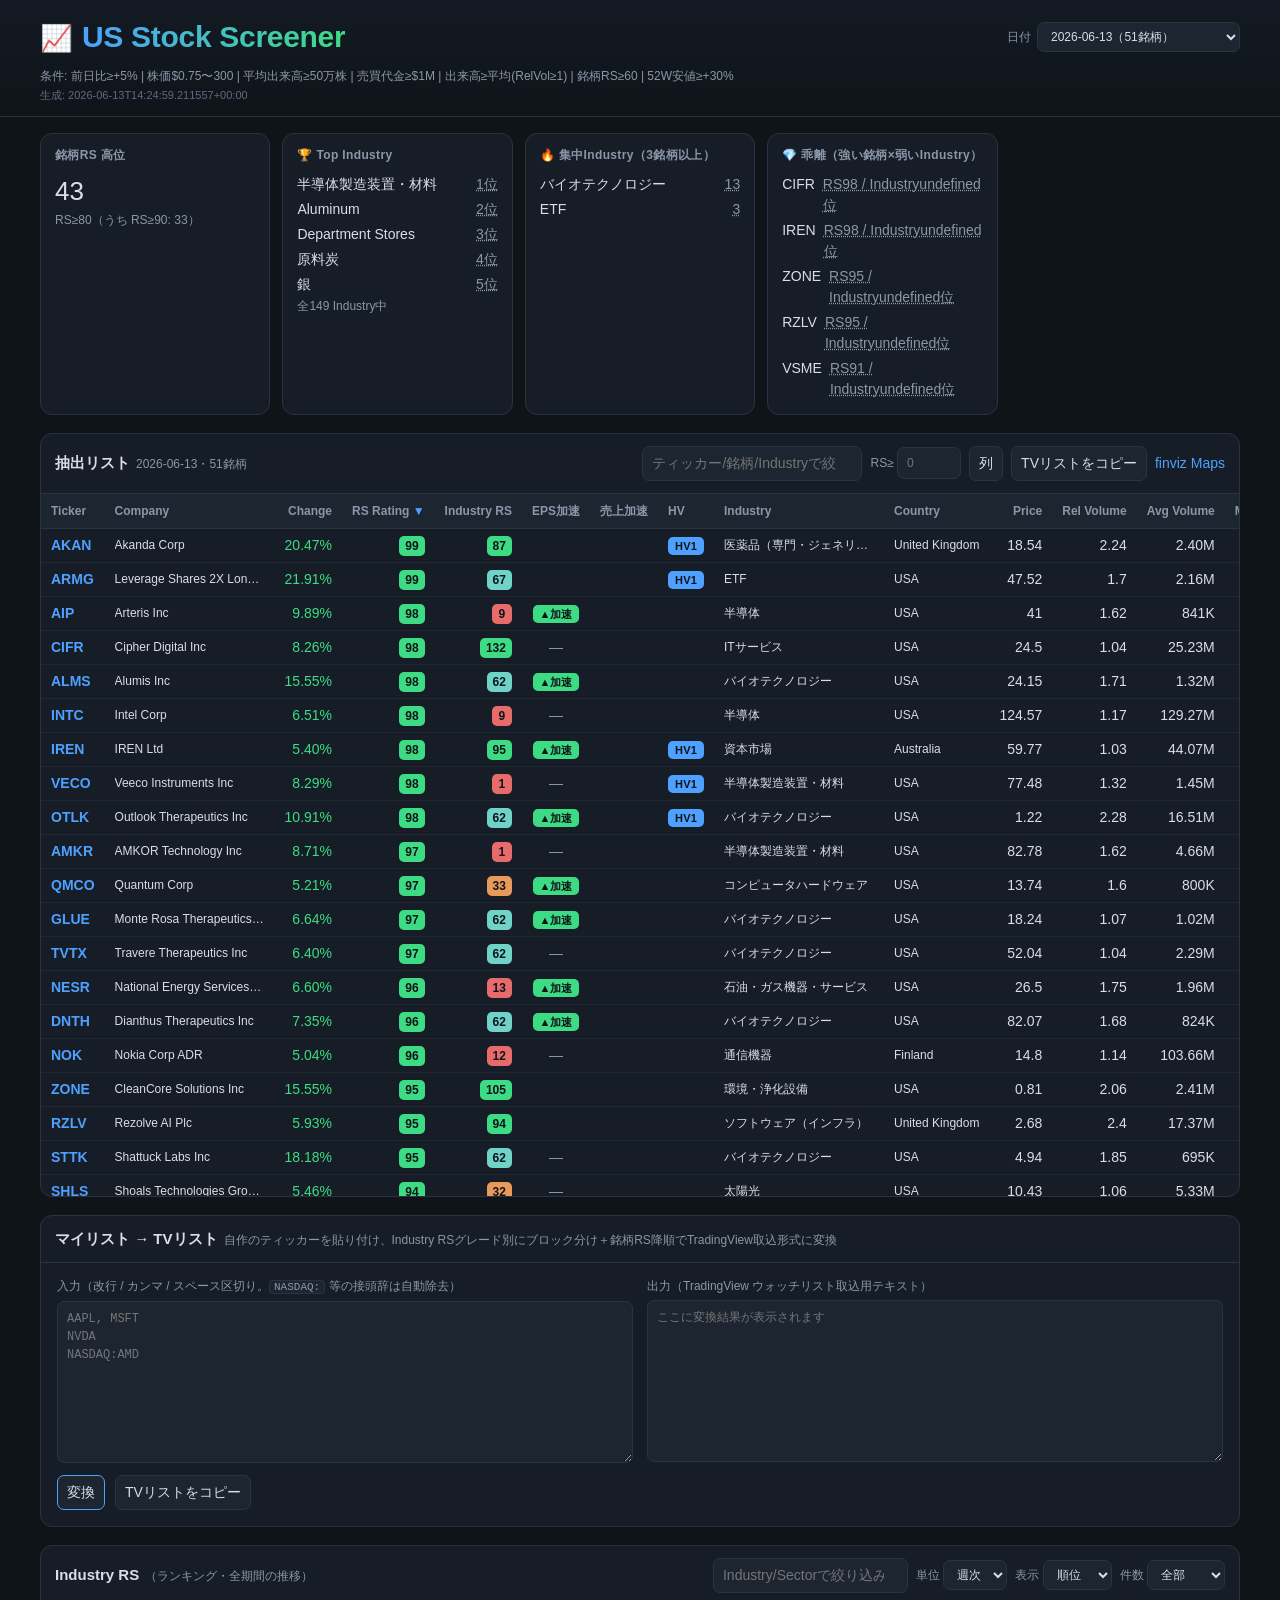
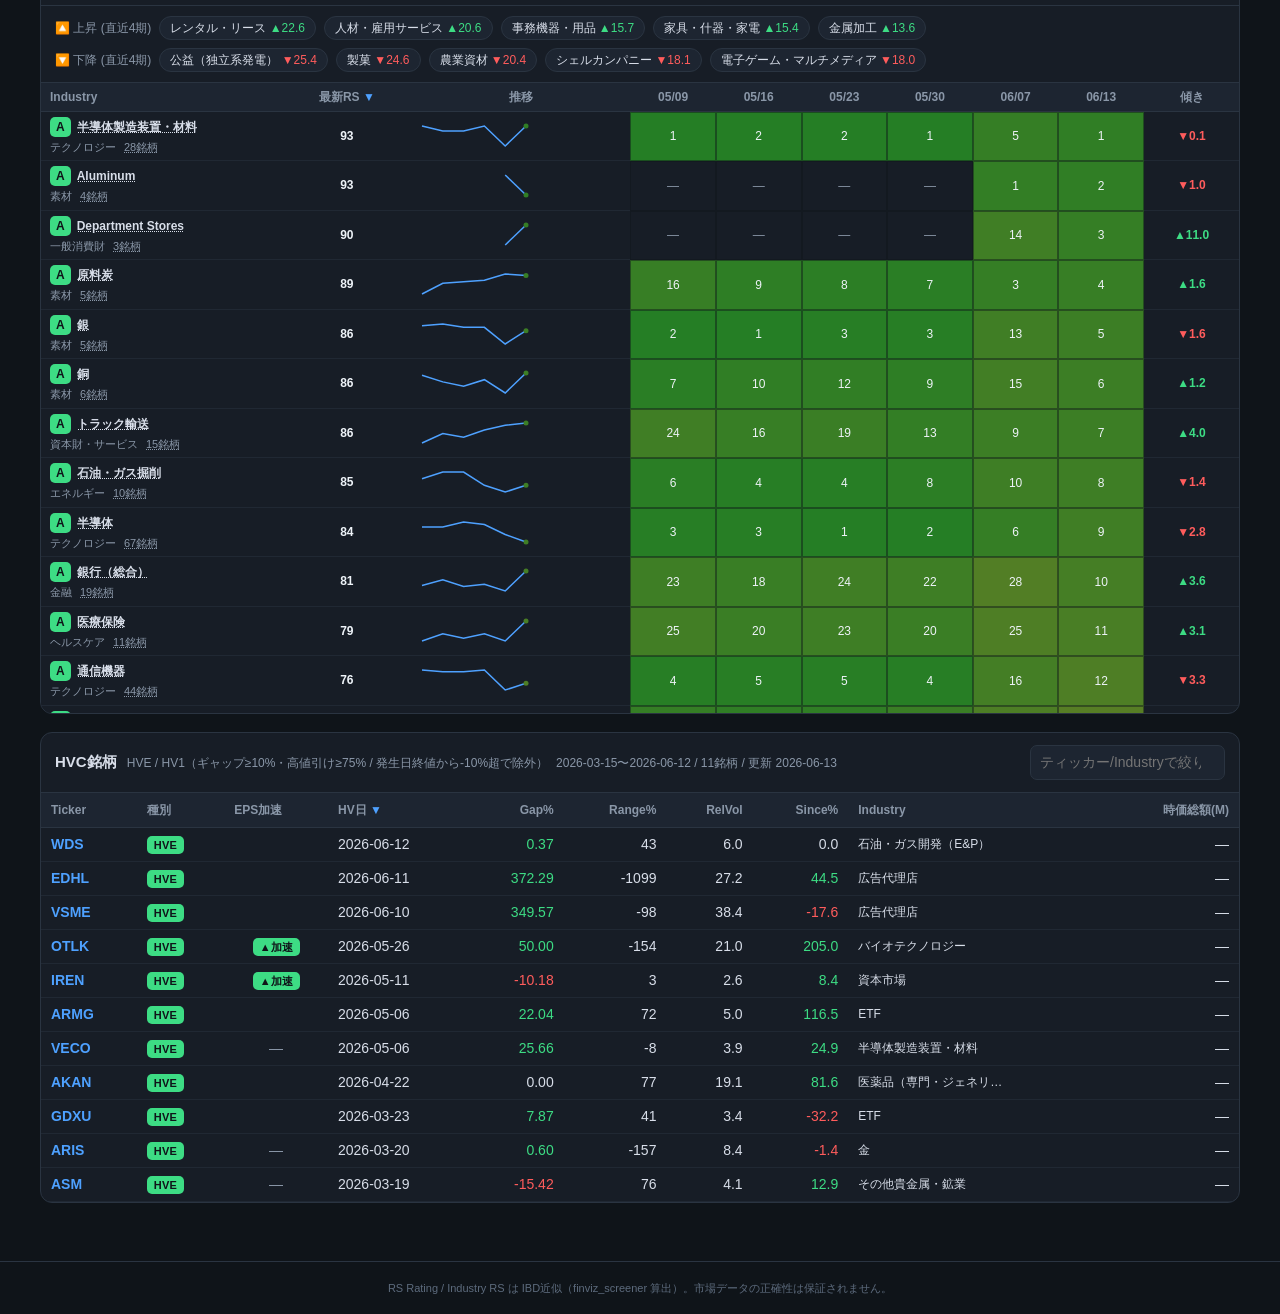
==== commit 0e97f9d3: "Add files via upload" ====
--- a/stock-screener/docs/index.html
+++ b/stock-screener/docs/index.html
@@ -149,7 +149,7 @@
       return names;
     }
 
-    // 抽出リストから指定業種のティッカーを取得
+    // 抽出リストから指定業種のティッカーを取得（スクリーニング通過銘柄）
     function getTickersByIndustry(industryName) {
       const headCells = document.querySelectorAll('#screen-head th');
       let tickerIdx = -1, industryIdx = -1;
@@ -179,6 +179,47 @@
         }
       });
       return tickers;
+    }
+
+    // universe.jsonから指定業種の全銘柄を取得
+    function getTickersByIndustryFromUniverse(industryName) {
+      if (!window._universeData) return null; // データ未ロード
+      const searchNames = getAltNames(industryName);
+      const jaToEn = {};
+      if (typeof INDUSTRY_JA !== 'undefined')
+        Object.entries(INDUSTRY_JA).forEach(([en, ja]) => { jaToEn[ja] = en; });
+
+      const tickers = [];
+      Object.entries(window._universeData).forEach(([ticker, val]) => {
+        if (!val || !val[2]) return;
+        const ind = val[2];
+        const indEn = jaToEn[ind] || ind;
+        const indJa2 = (typeof INDUSTRY_JA !== 'undefined' && INDUSTRY_JA[ind]) || ind;
+        if (searchNames.has(ind.toLowerCase().trim()) ||
+            searchNames.has(indEn.toLowerCase().trim()) ||
+            searchNames.has(indJa2.toLowerCase().trim())) {
+          tickers.push(ticker);
+        }
+      });
+      // RS順にソート
+      tickers.sort((a, b) => {
+        const rsA = window._universeData[a]?.[0] || 0;
+        const rsB = window._universeData[b]?.[0] || 0;
+        return rsB - rsA;
+      });
+      return tickers;
+    }
+
+    // universe.jsonを非同期ロード
+    fetch('universe.json').then(r => r.json()).then(data => {
+      window._universeData = data.tickers || {};
+    }).catch(() => {});
+
+    // ヒートマップ用：universe全体から取得、なければ抽出リストから
+    function getTickersForHeatmap(industryName) {
+      const fromUniverse = getTickersByIndustryFromUniverse(industryName);
+      if (fromUniverse !== null && fromUniverse.length > 0) return { tickers: fromUniverse, fromUniverse: true };
+      return { tickers: getTickersByIndustry(industryName), fromUniverse: false };
     }
 
     // ティッカーポップアップを表示
@@ -308,15 +349,23 @@
         if (tr.dataset.heatCopyHandled) return;
         const nameEl = tr.querySelector('.ind-name');
         const countEl = tr.querySelector('.ind-count');
+        const thEl = tr.querySelector('th.ind');
         if (!nameEl) return;
         tr.dataset.heatCopyHandled = '1';
+
+        const industryEnName = thEl ? thEl.getAttribute('title') : nameEl.textContent.trim();
 
         [nameEl, countEl].filter(Boolean).forEach(el => {
           makeClickable(el);
           el.addEventListener('click', function(e) {
             e.stopPropagation();
-            const name = nameEl.textContent.trim();
-            showTickerPopup(getTickersByIndustry(name), el, name);
+            const name = industryEnName || nameEl.textContent.trim();
+            const dispName = nameEl.textContent.trim();
+            const { tickers, fromUniverse } = getTickersForHeatmap(name);
+            const label = fromUniverse
+              ? `${dispName}（全${tickers.length}銘柄・RS順）`
+              : `${dispName}（${tickers.length}銘柄）`;
+            showTickerPopup(tickers, el, label);
           });
         });
       });
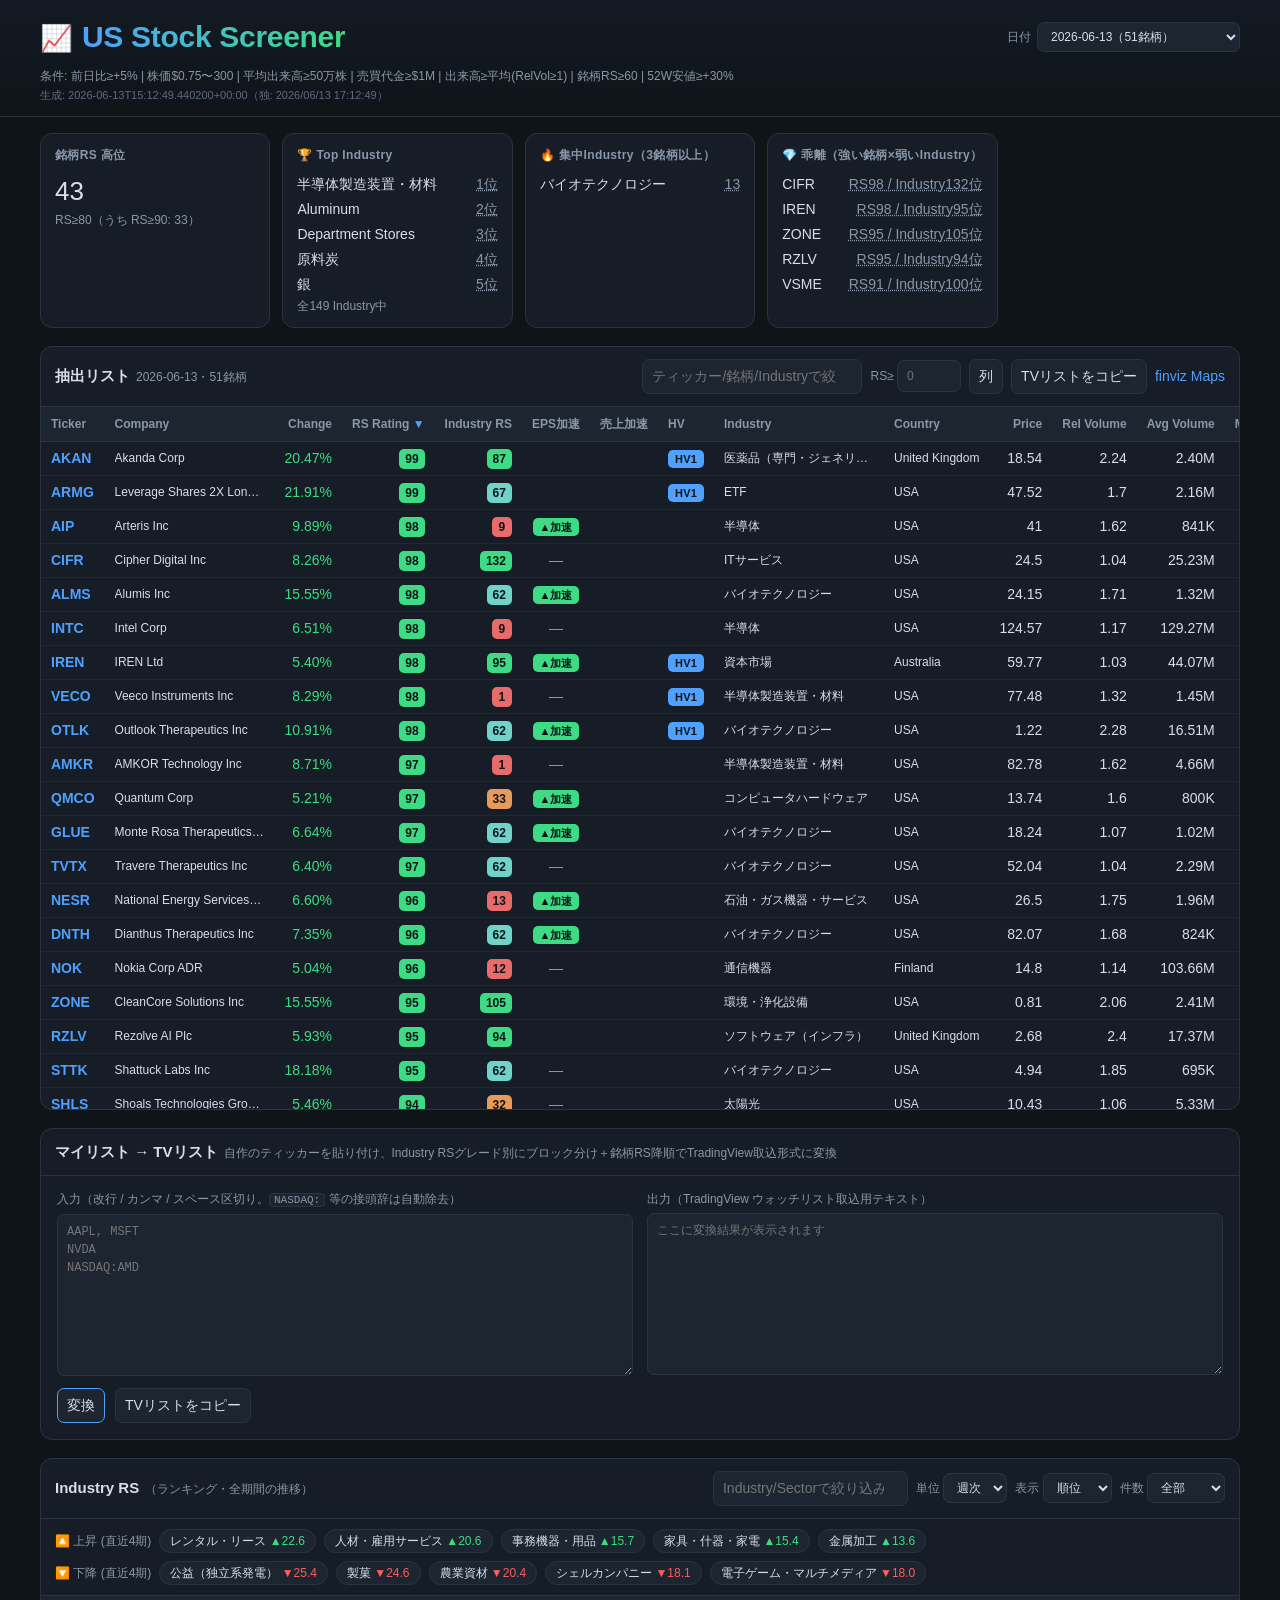
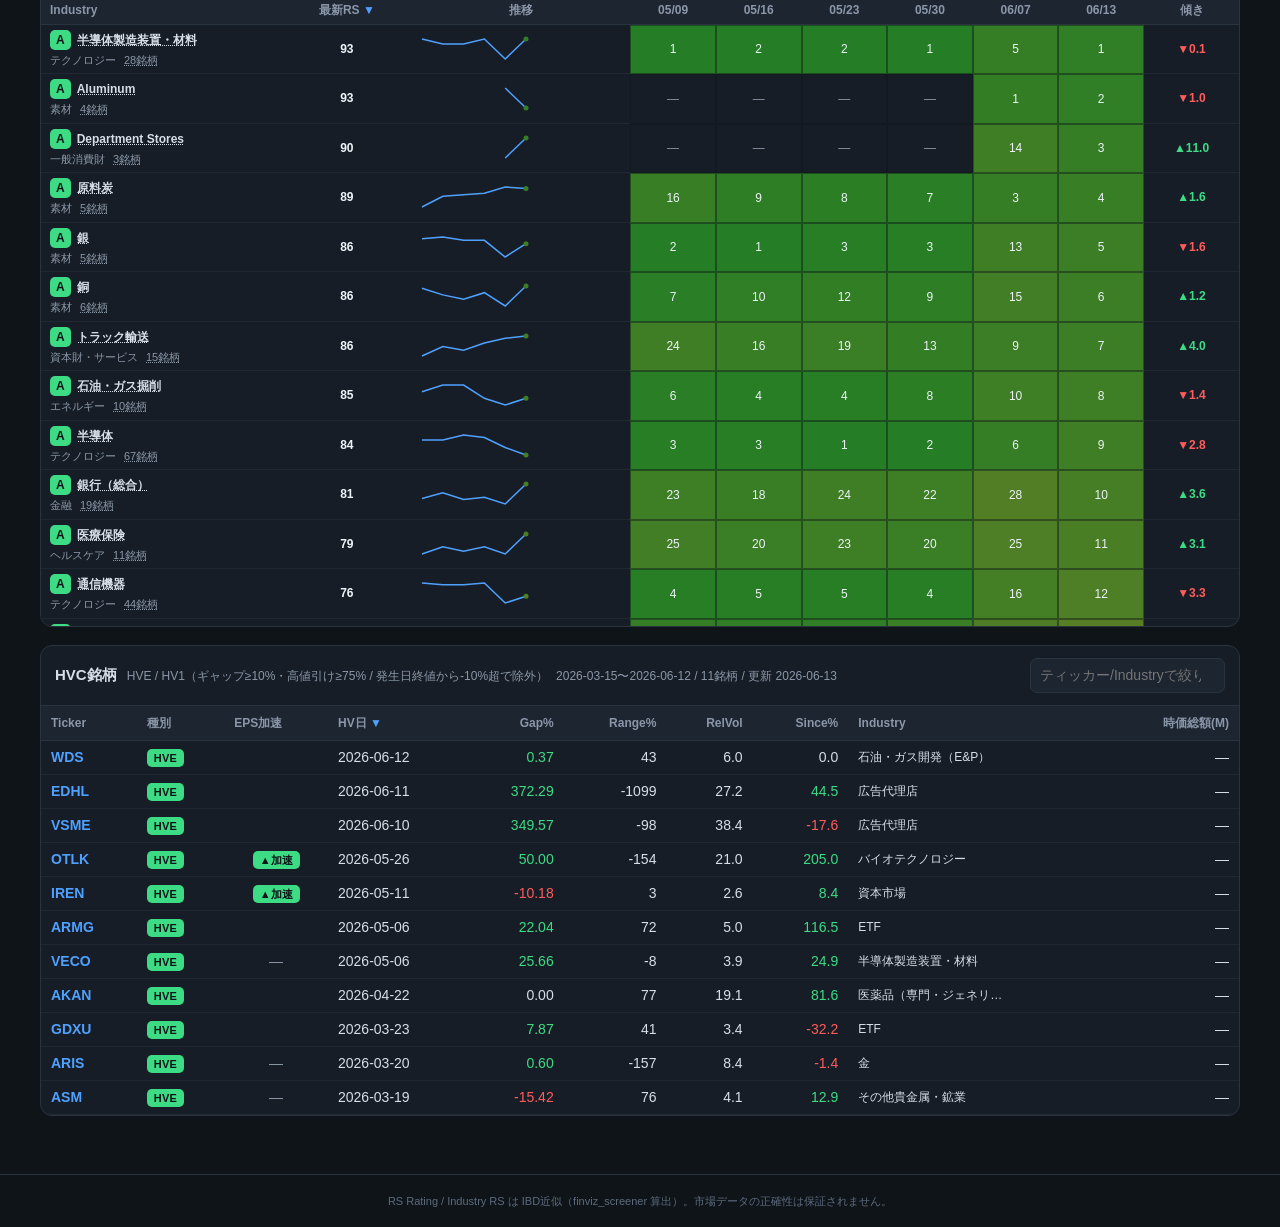
==== commit 6d60cb5c: "Add files via upload" ====
--- a/stock-screener/docs/index.html
+++ b/stock-screener/docs/index.html
@@ -376,6 +376,35 @@
     if (insightsEl) new MutationObserver(addCopyHandlers).observe(insightsEl, { childList: true, subtree: true });
     if (heatmapEl)  new MutationObserver(addCopyHandlers).observe(heatmapEl,  { childList: true, subtree: true });
 
+    // ━━━━━━━━━━━━━━━━━━━━━━━━━━━━━━━━━━━━━
+    // 「生成:」表示にドイツ時間を追加併記
+    // ━━━━━━━━━━━━━━━━━━━━━━━━━━━━━━━━━━━━━
+    function addGermanTime() {
+      const el = document.getElementById('generated-at');
+      if (!el || el.dataset.deTimeAdded) return;
+      const text = el.textContent || '';
+      const m = text.match(/生成:\s*([\d\-T:.+Z]+)/);
+      if (!m) return;
+      const dt = new Date(m[1]);
+      if (isNaN(dt.getTime())) return;
+
+      const deStr = dt.toLocaleString('ja-JP', {
+        timeZone: 'Europe/Berlin',
+        year: 'numeric', month: '2-digit', day: '2-digit',
+        hour: '2-digit', minute: '2-digit', second: '2-digit',
+        hour12: false,
+      });
+
+      el.textContent = text + `（独: ${deStr}）`;
+      el.dataset.deTimeAdded = '1';
+    }
+
+    new MutationObserver(addGermanTime).observe(
+      document.getElementById('generated-at'),
+      { childList: true, subtree: true, characterData: true }
+    );
+    addGermanTime();
+
   })();
   </script>
 </body>
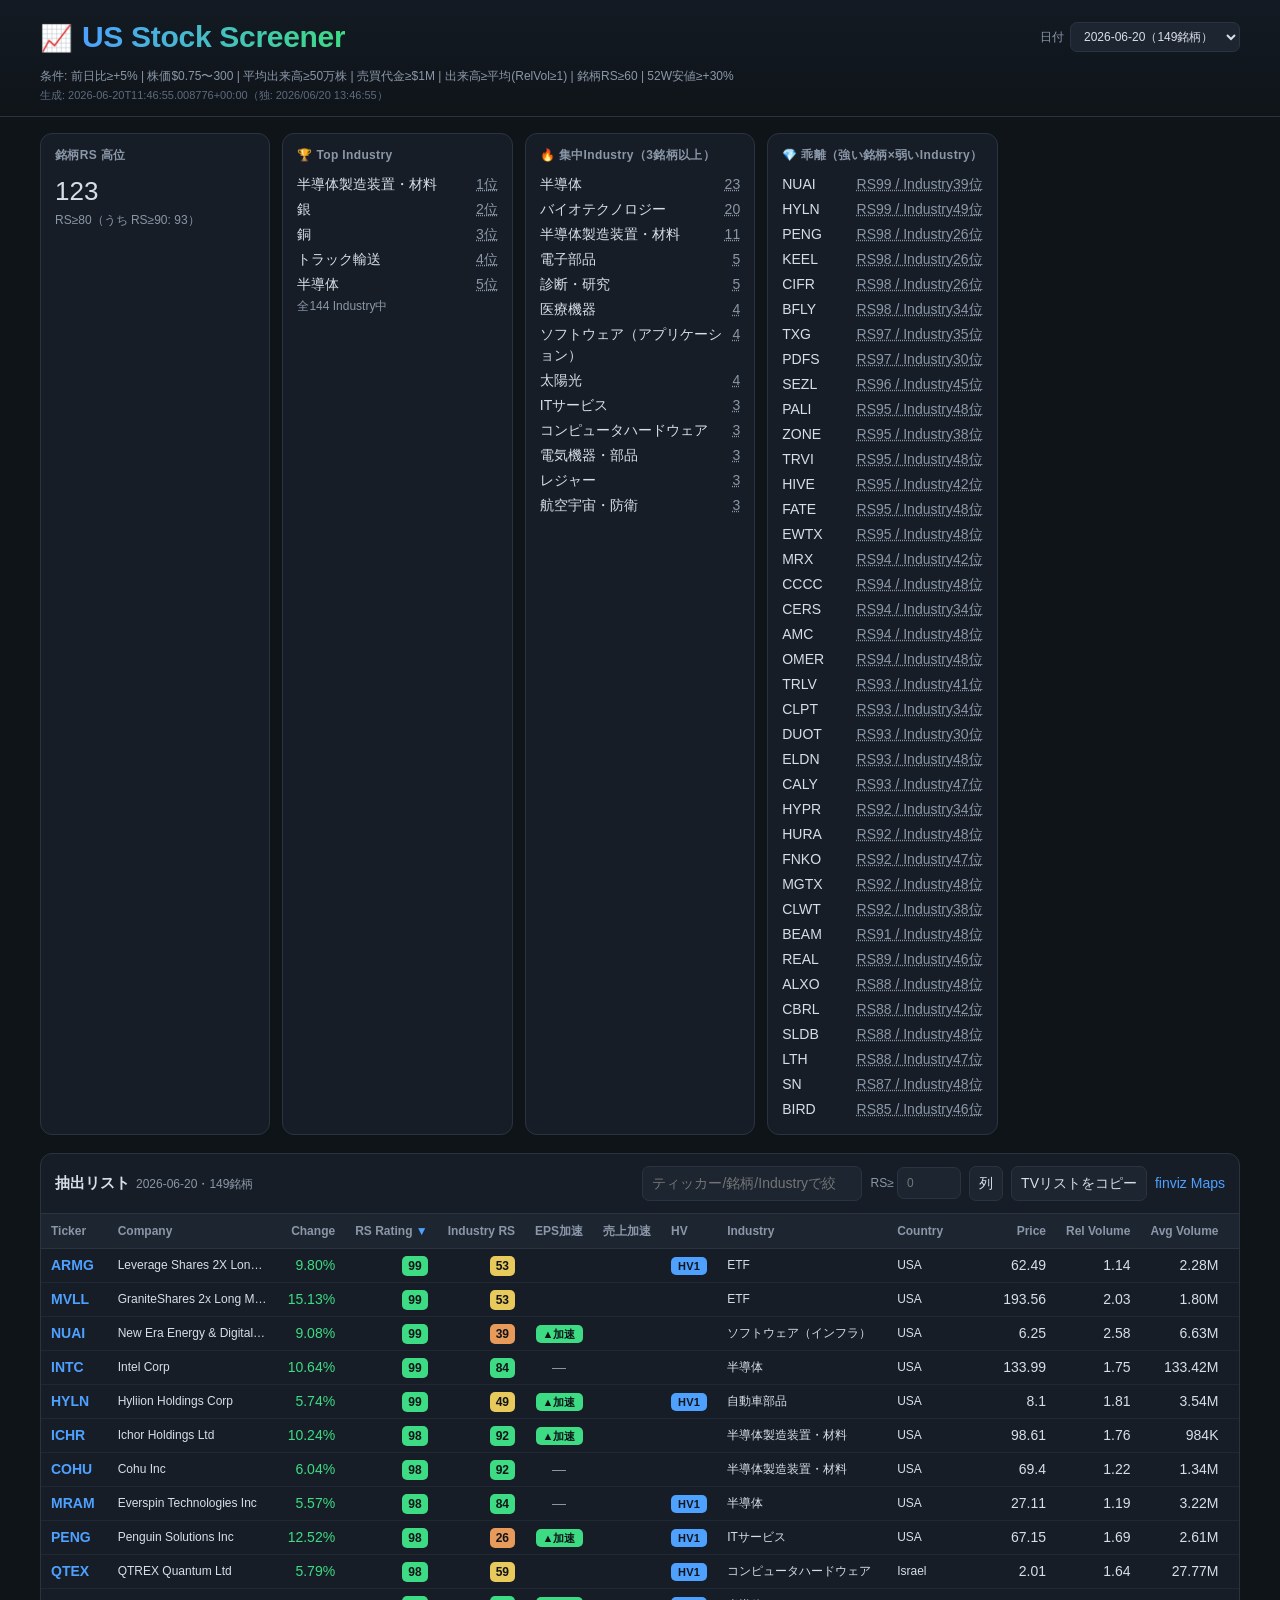
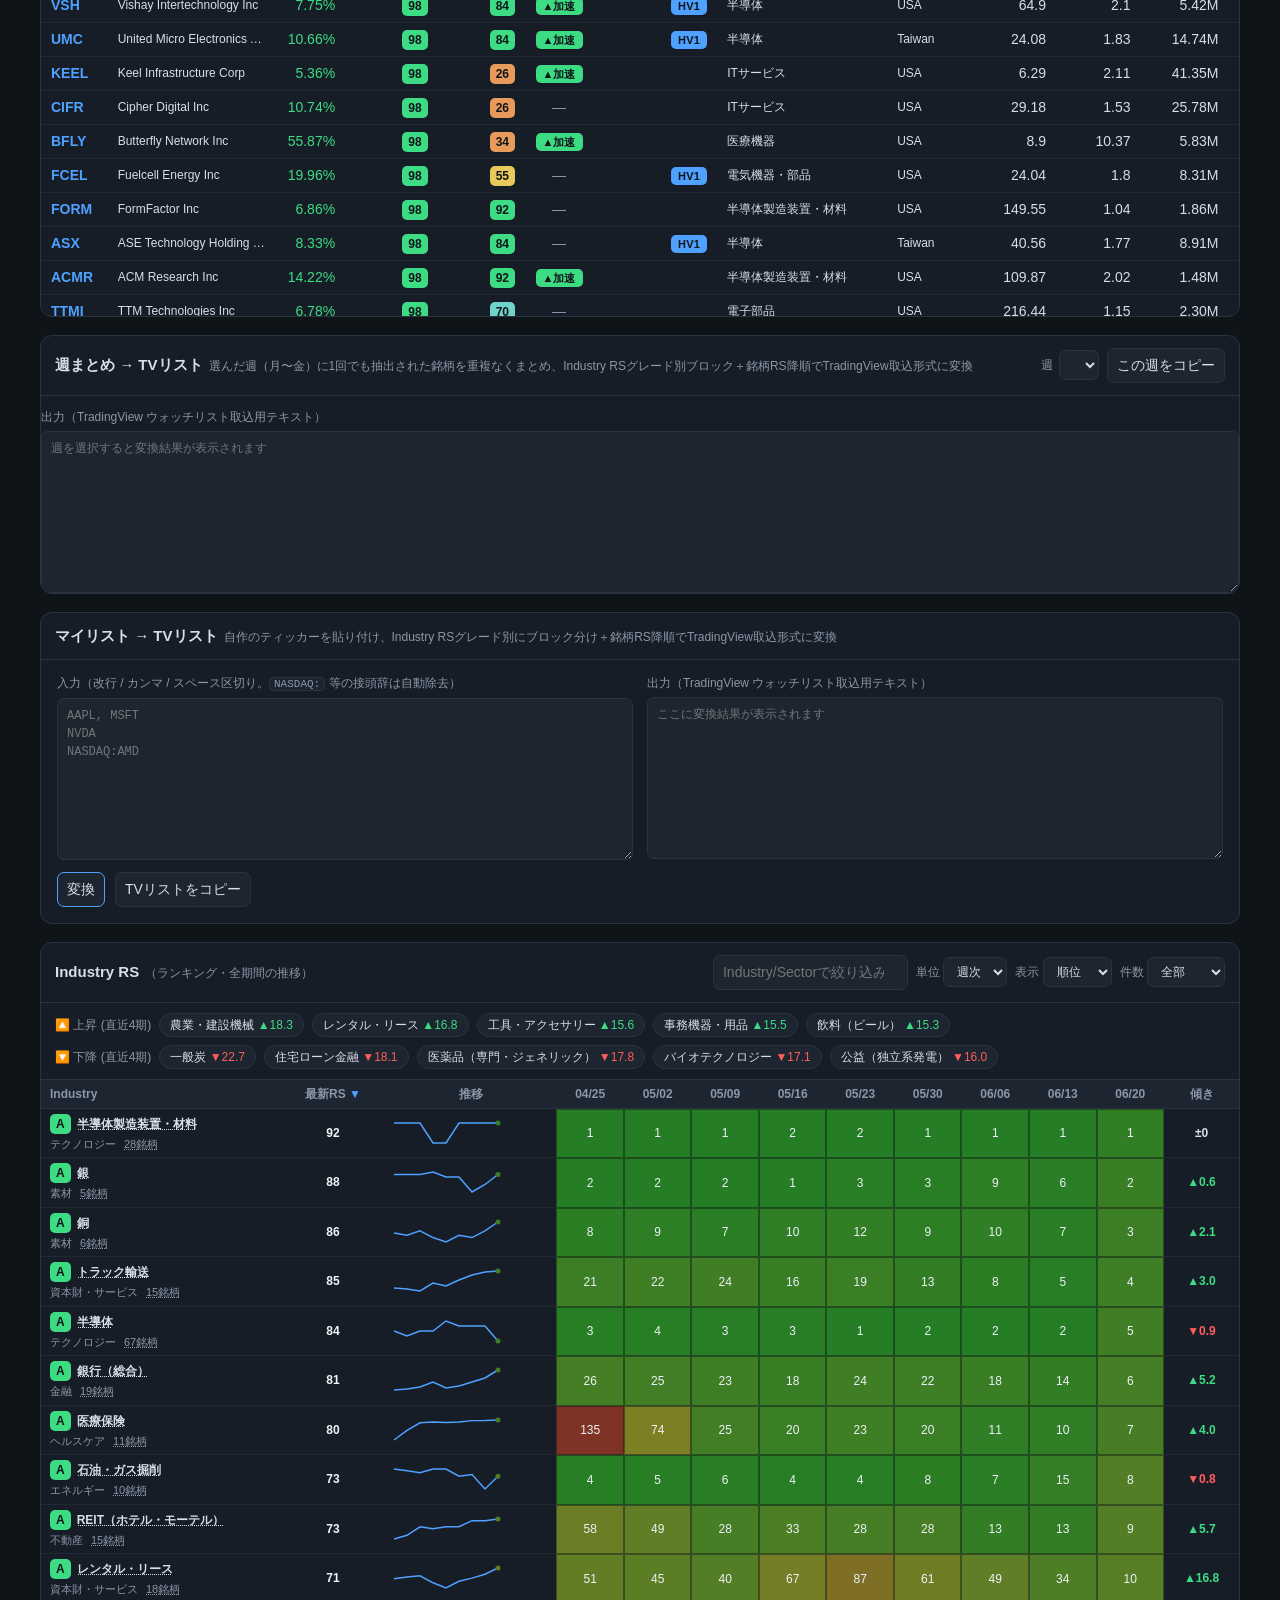
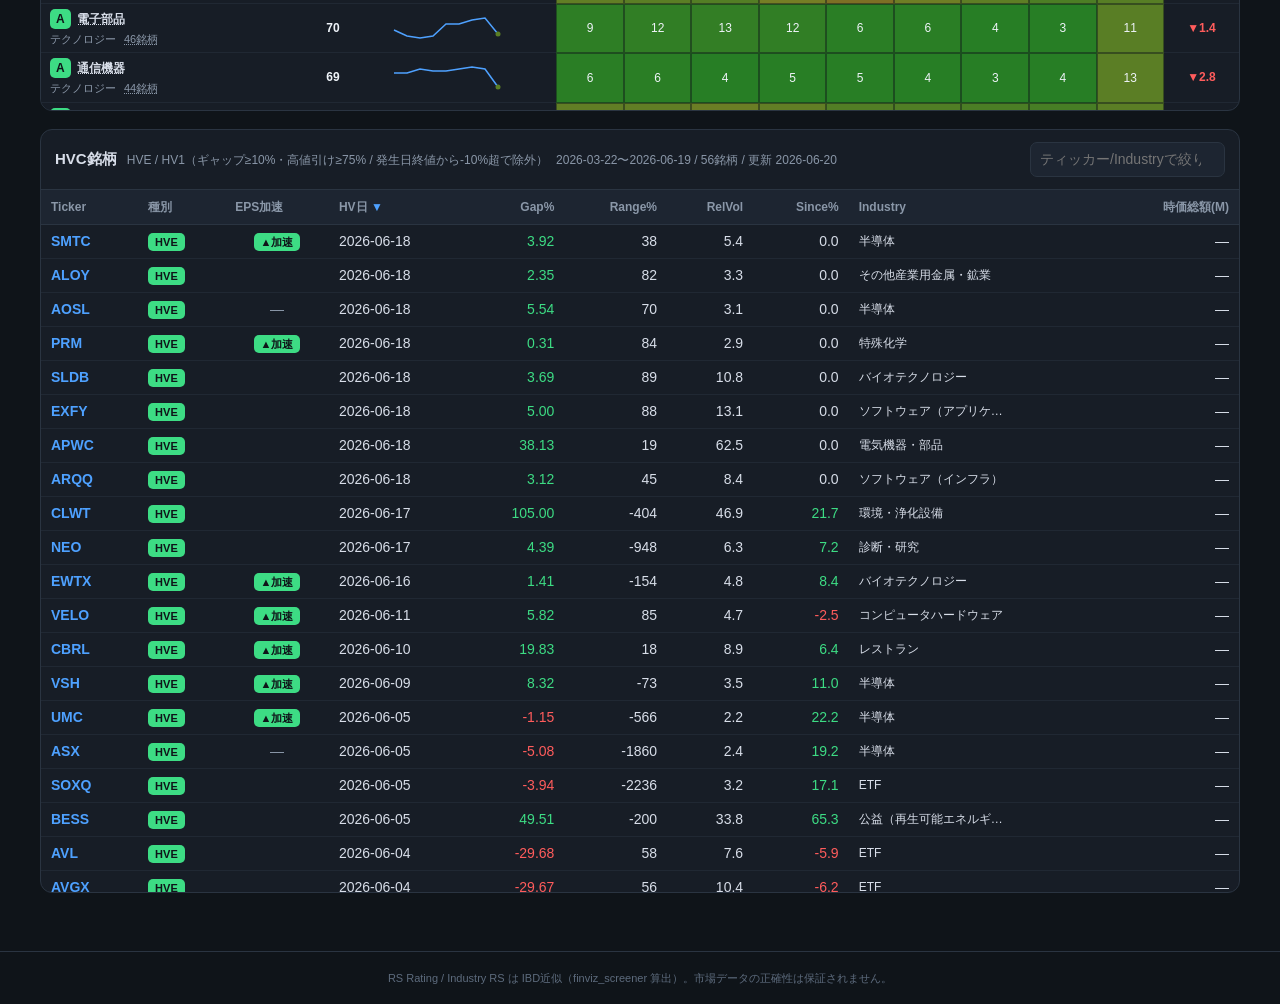
==== commit fb72c210: "Add files via upload" ====
--- a/stock-screener/docs/index.html
+++ b/stock-screener/docs/index.html
@@ -52,6 +52,26 @@
       <p id="table-empty" class="empty" hidden>該当なし</p>
     </section>
 
+    <section class="panel" id="weekly-panel">
+      <div class="panel-head">
+        <h2>週まとめ → TVリスト<span class="head-note">選んだ週（月〜金）に1回でも抽出された銘柄を重複なくまとめ、Industry RSグレード別ブロック＋銘柄RS降順でTradingView取込形式に変換</span></h2>
+        <div class="controls">
+          <label class="date-picker">
+            週
+            <select id="week-select"></select>
+          </label>
+          <button id="weekly-copy" type="button" disabled>この週をコピー</button>
+        </div>
+      </div>
+      <p id="weekly-status" class="mylist-status"></p>
+      <div class="mylist-io">
+        <label class="mylist-field" style="grid-column: 1 / -1;">
+          <span class="mylist-label">出力（TradingView ウォッチリスト取込用テキスト）</span>
+          <textarea id="weekly-output" rows="8" readonly placeholder="週を選択すると変換結果が表示されます" spellcheck="false"></textarea>
+        </label>
+      </div>
+    </section>
+
     <section class="panel" id="mylist-panel">
       <div class="panel-head">
         <h2>マイリスト → TVリスト<span class="head-note">自作のティッカーを貼り付け、Industry RSグレード別にブロック分け＋銘柄RS降順でTradingView取込形式に変換</span></h2>
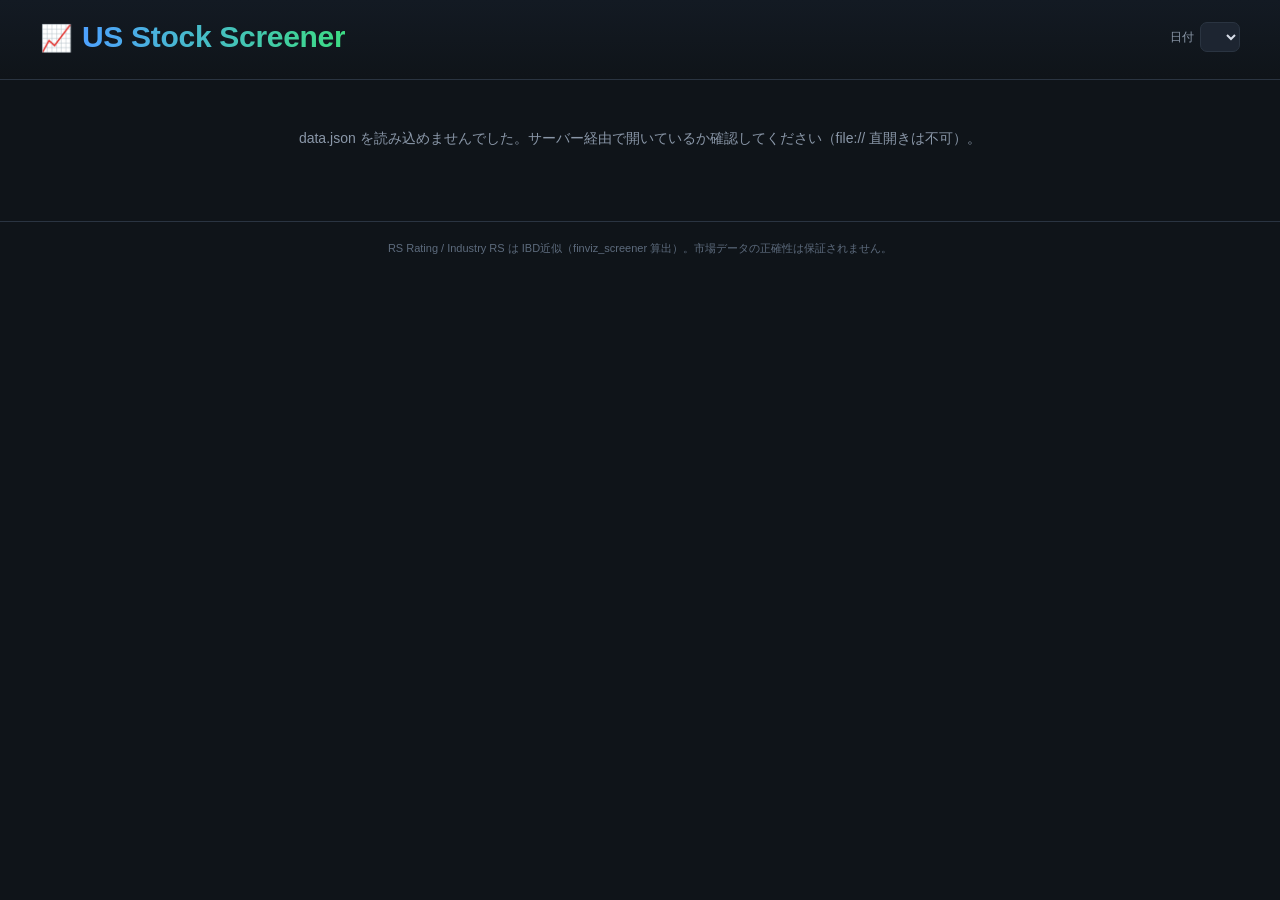
==== commit afeb9179: "Update index.html" ====
--- a/stock-screener/docs/index.html
+++ b/stock-screener/docs/index.html
@@ -429,3 +429,5 @@
   </script>
 </body>
 </html>
+
+<!-- redeploy -->
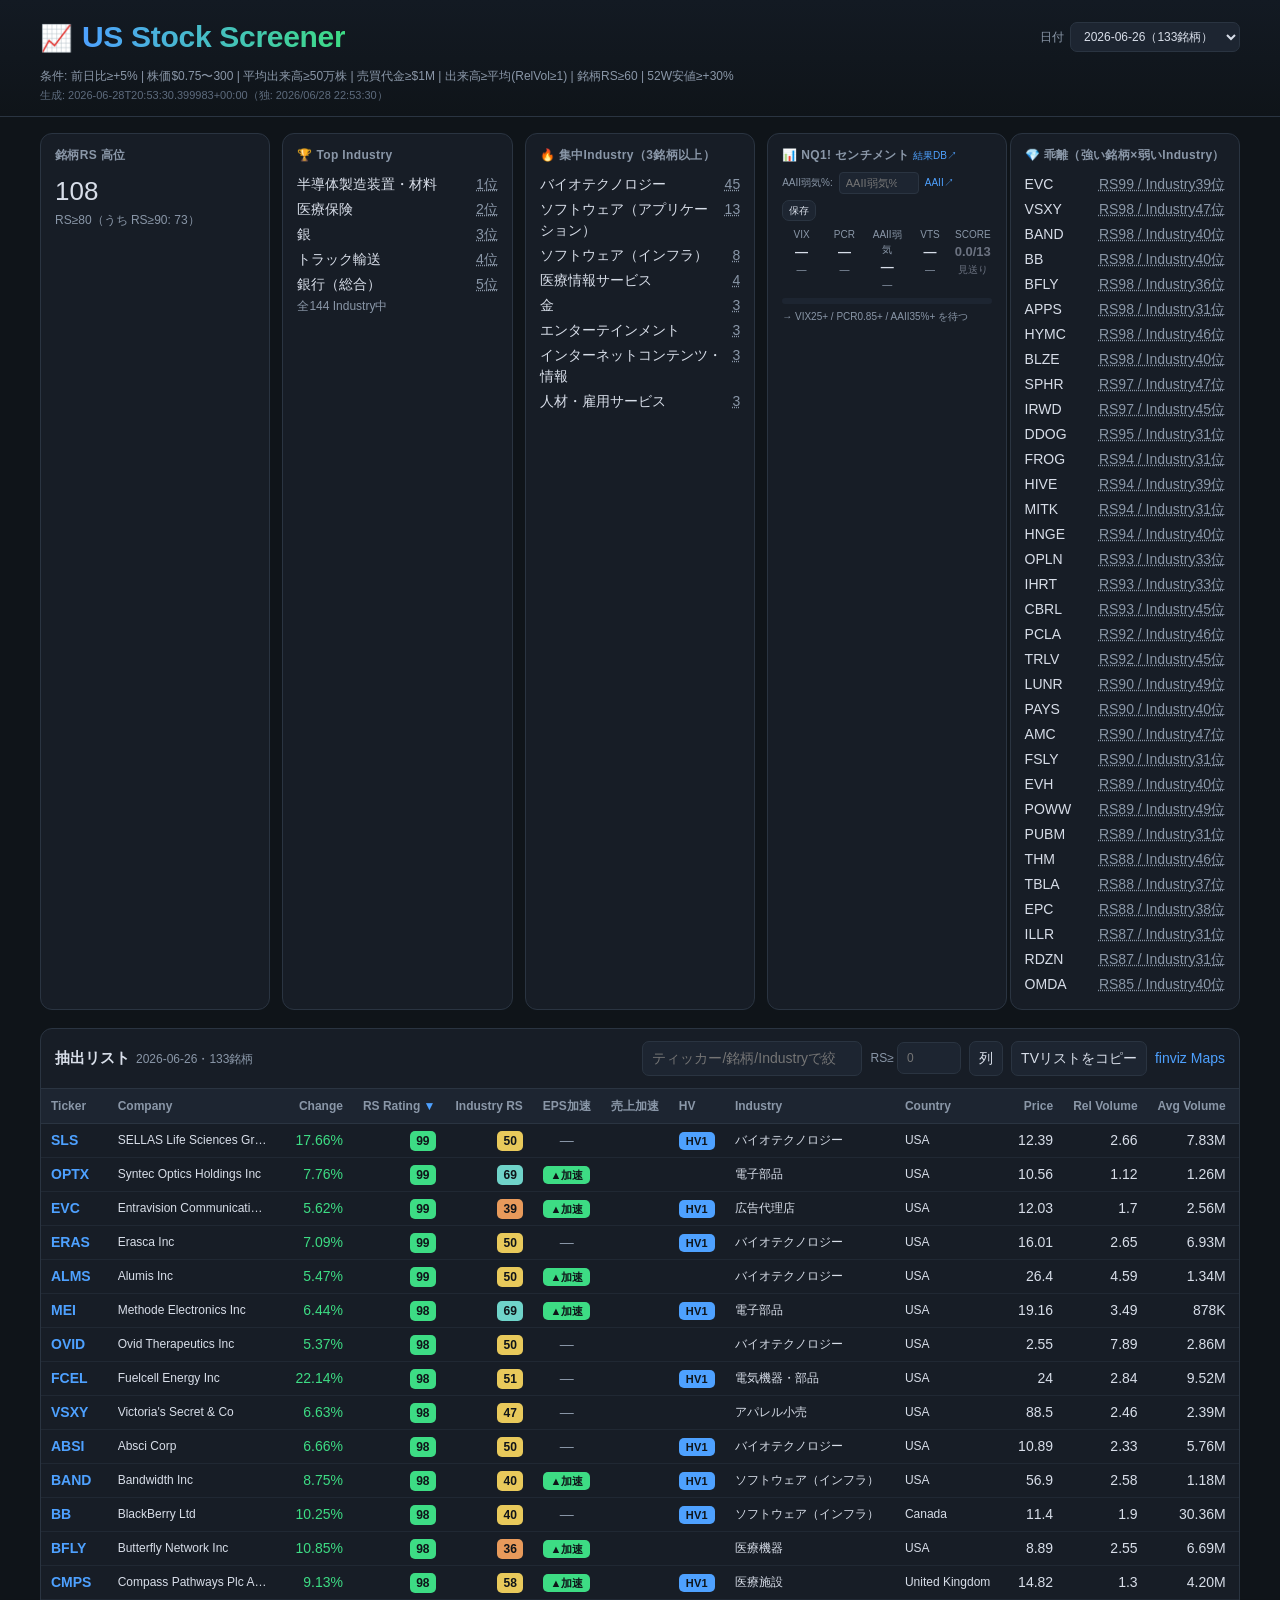
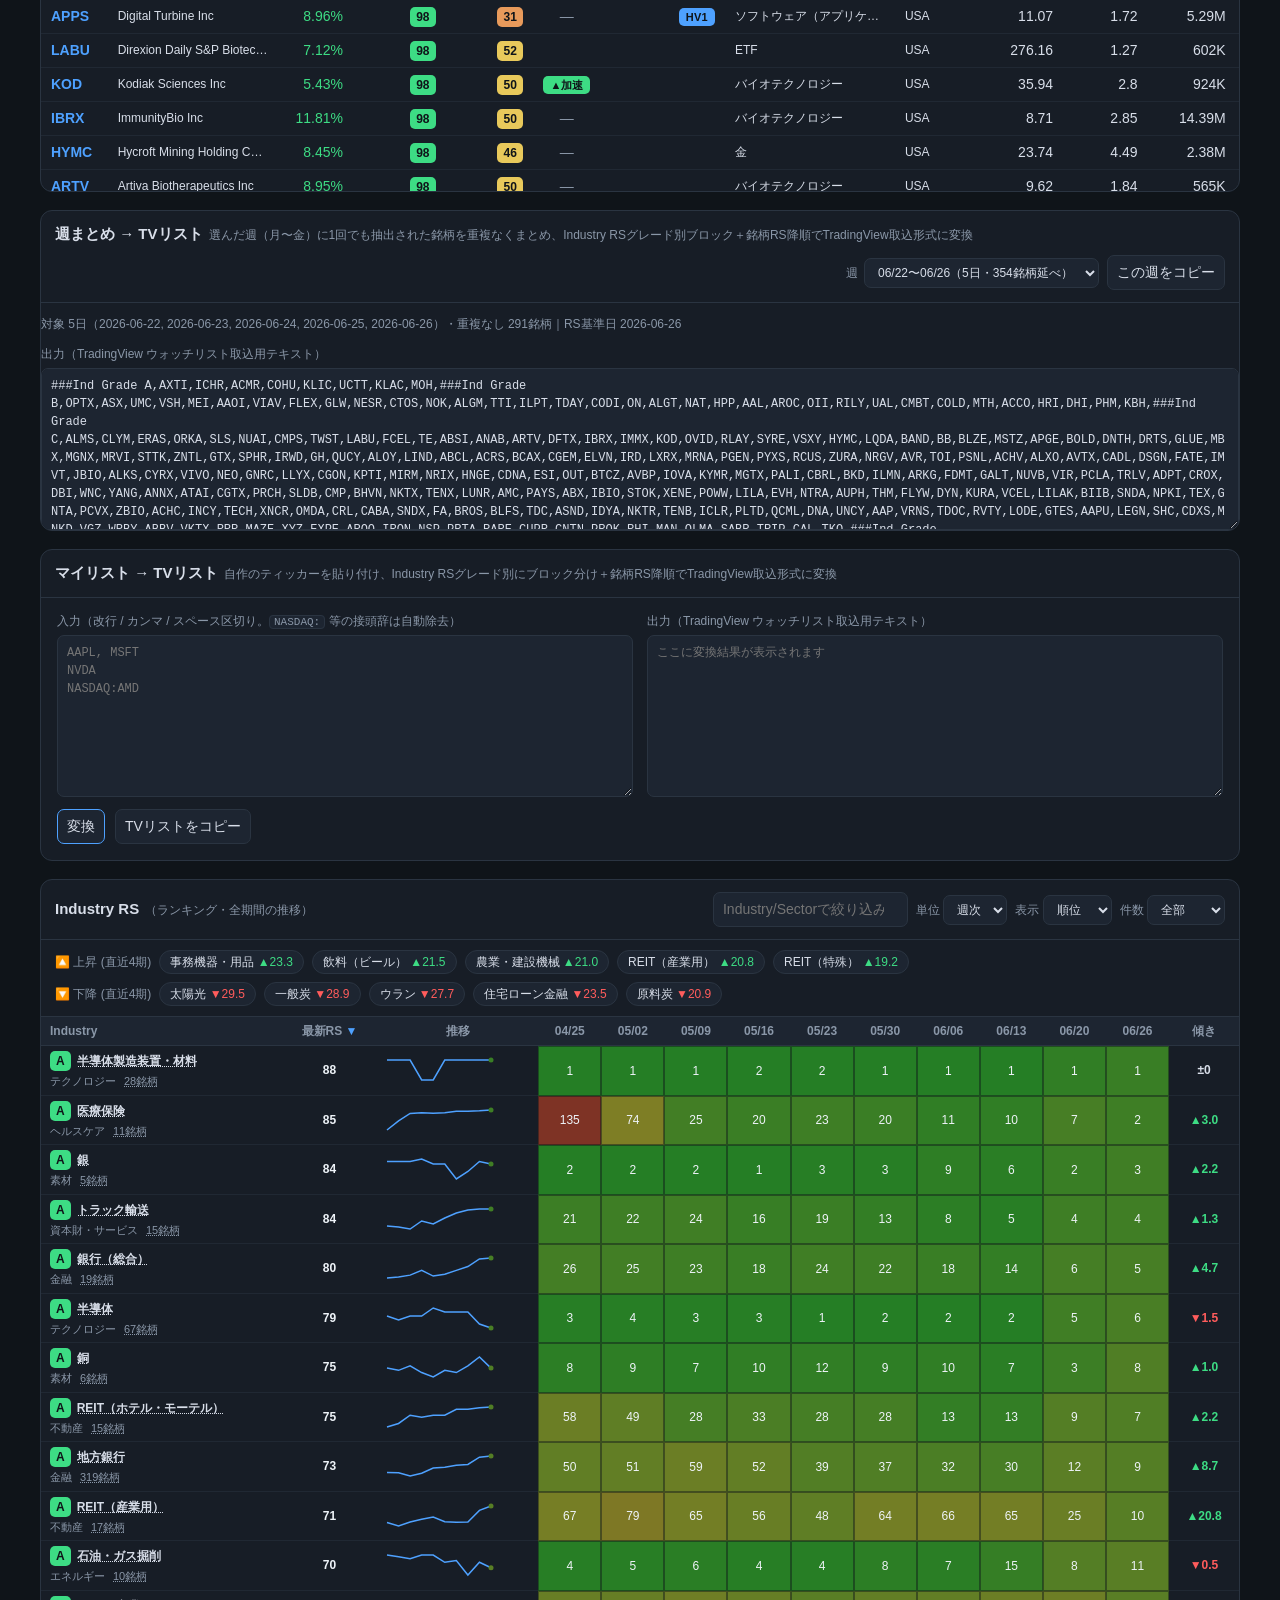
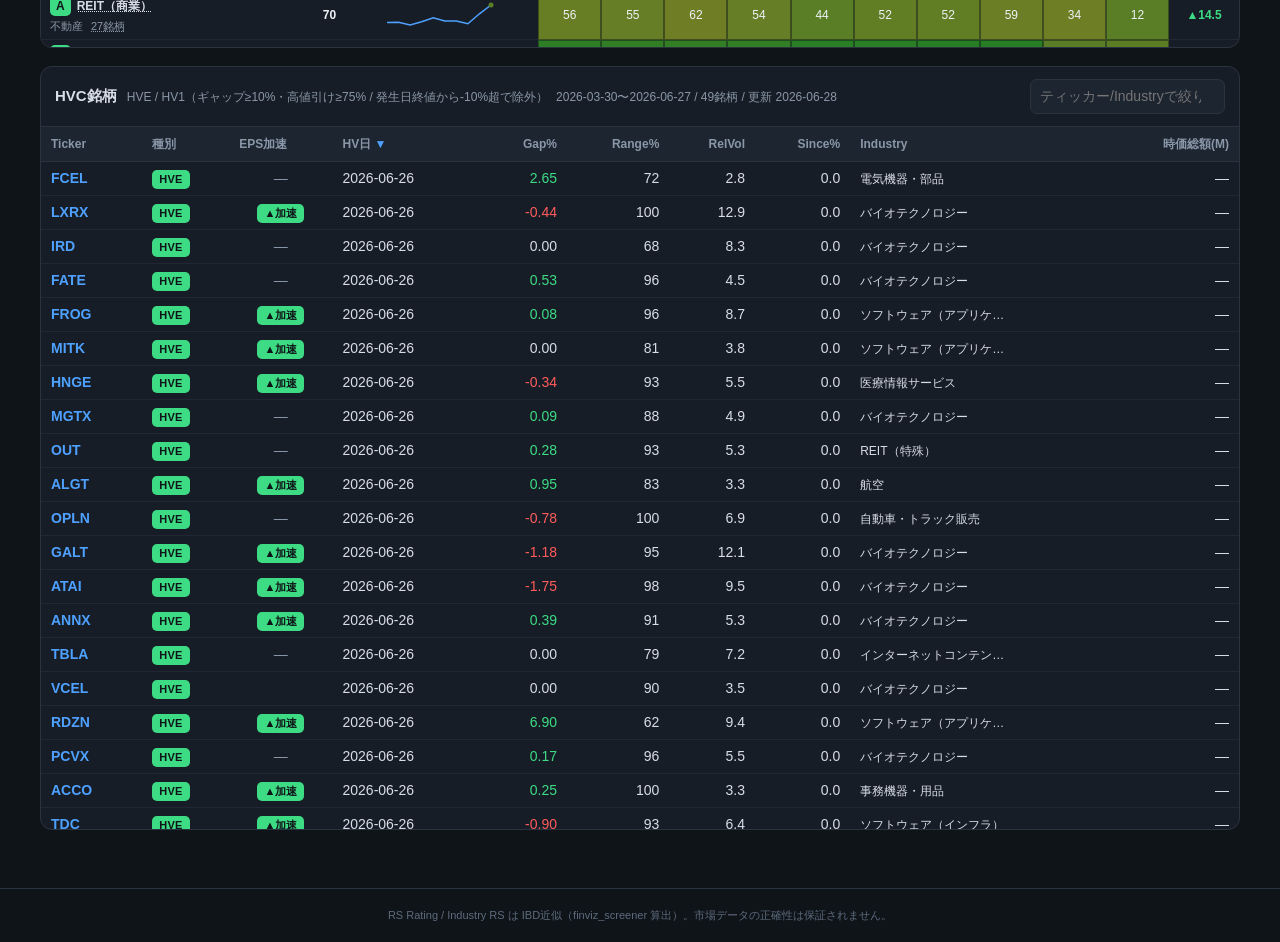
==== commit e08054b0: "Add files via upload" ====
--- a/stock-screener/docs/index.html
+++ b/stock-screener/docs/index.html
@@ -429,5 +429,3 @@
   </script>
 </body>
 </html>
-
-<!-- redeploy -->
